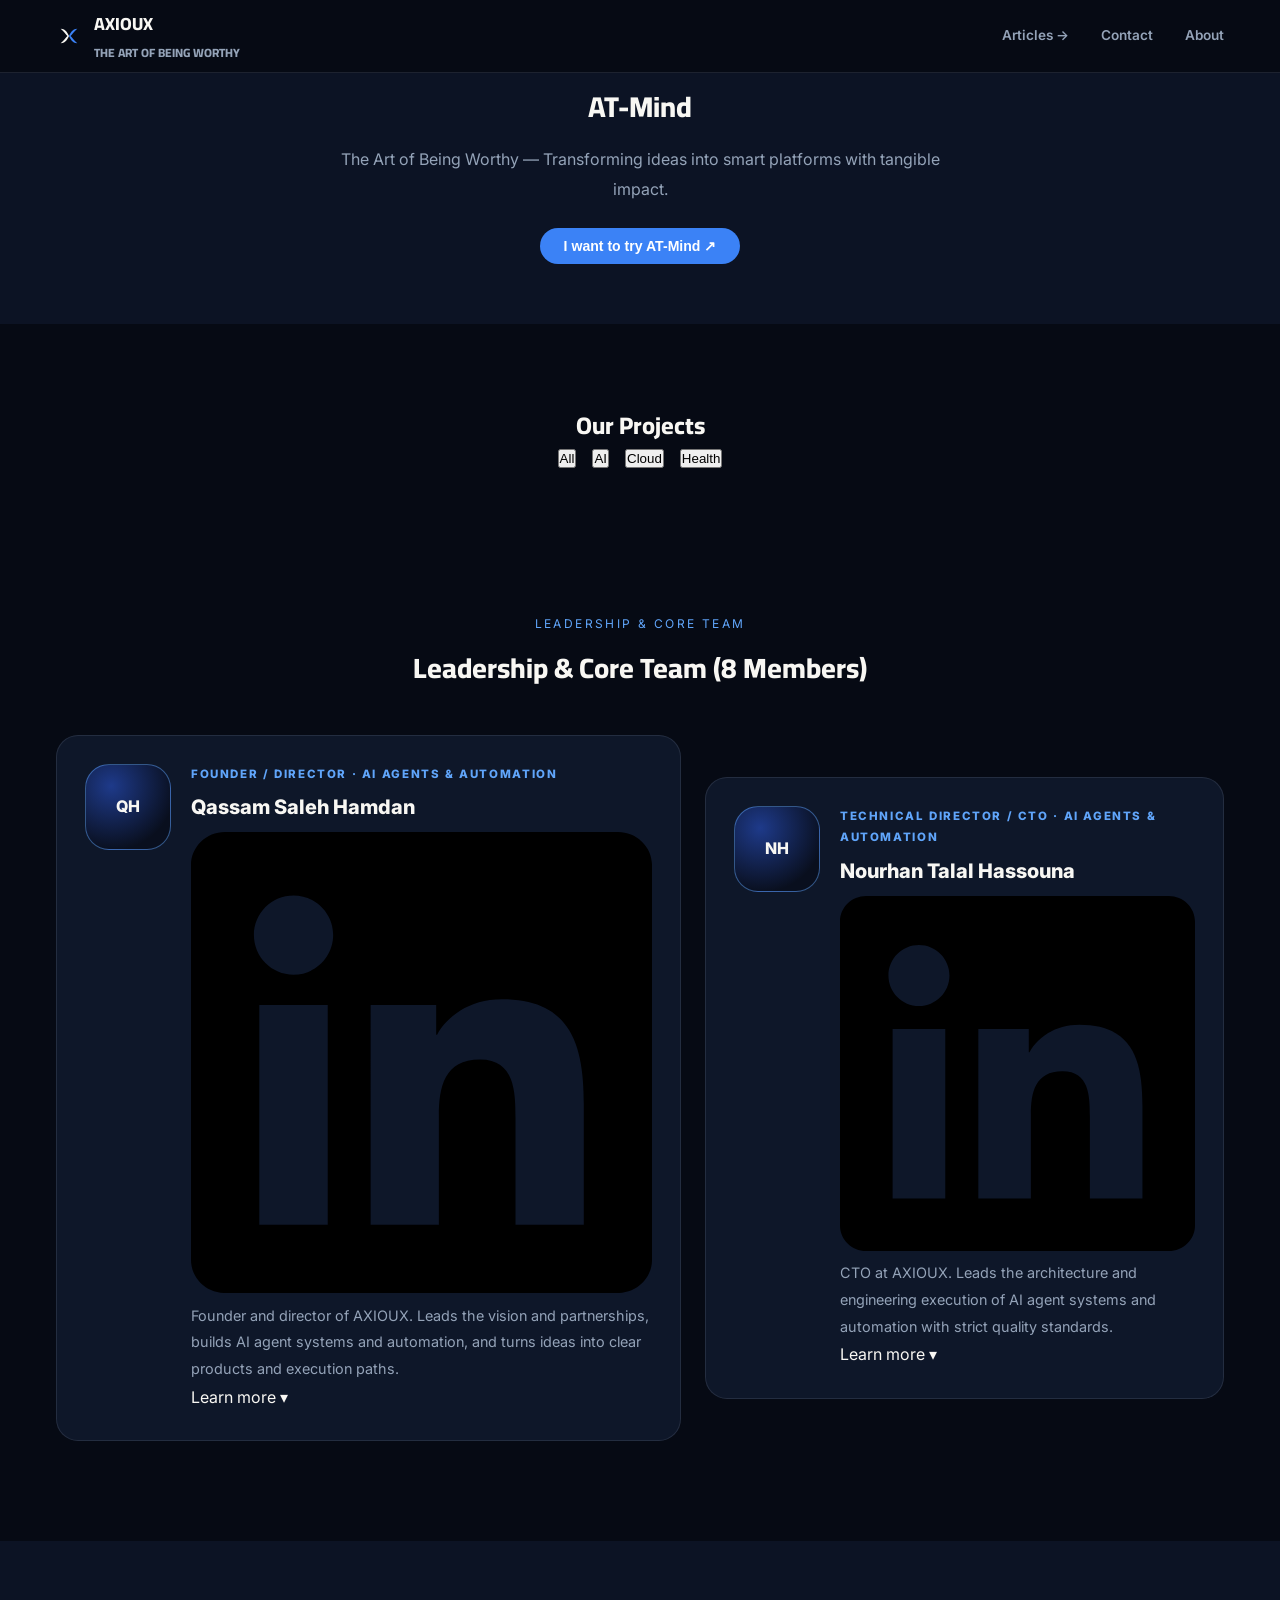
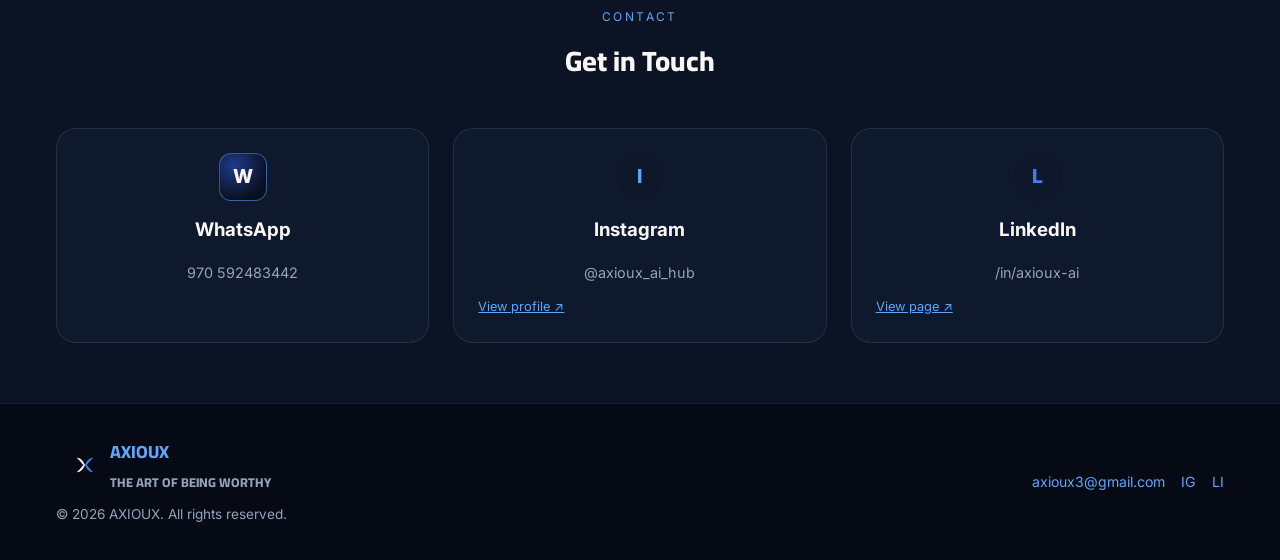
==== en/index.html @ f0521975 "Add files via upload" ====
<!DOCTYPE html>
<html lang="en" dir="ltr">
<head>
<meta charset="UTF-8">
<title>AXIOUX — The Art of Being Worthy</title>
<meta name="viewport" content="width=device-width, initial-scale=1.0">
<meta name="description" content="AXIOUX — Transforming technical ideas into smart platforms and tangible impact. A community of engineers building AI-powered platforms and publishing technical knowledge.">
<meta property="og:title" content="AXIOUX — The Art of Being Worthy">
<meta property="og:site_name" content="AXIOUX">
<meta property="og:type" content="website">
<link rel="canonical" href="https://axioux.github.io/">
<link rel="alternate" hreflang="ar" href="https://axioux.github.io/">
<link rel="preconnect" href="https://fonts.googleapis.com">
<link rel="preconnect" href="https://fonts.gstatic.com" crossorigin>
<link href="https://fonts.googleapis.com/css2?family=Cairo:wght@600;800&family=IBM+Plex+Sans+Arabic:wght@400;600&family=Inter:wght@400;600&display=swap" rel="stylesheet">
<link rel="stylesheet" href="../styles.css">
<link rel="alternate" hreflang="ar" href="https://axioux.github.io/">
</head>
<body>
<header class="site-header">
  <div class="container nav-inner">
    <a href="../index.html" class="brand-link">
      <div class="brand-emblem-mini" aria-hidden="true">
        <svg width="26" height="26" viewBox="0 0 100 100" fill="none">
          <path d="M18 22 C38 22, 46 42, 50 50 C46 58, 38 78, 18 78 C32 66, 38 56, 44 50 C38 44, 32 34, 18 22 Z" fill="#F8F7F3"/>
          <path d="M82 22 C62 22, 54 42, 50 50 C54 58, 62 78, 82 78 C68 66, 62 56, 56 50 C62 44, 68 34, 82 22 Z" fill="#3B82F6"/>
        </svg>
      </div>
      <div class="brand-text">
        <span class="brand-name">AXIOUX</span>
        <span class="brand-sub">THE ART OF BEING WORTHY</span>
      </div>
    </a>
    <nav class="nav-links">
      <a href="../index.html#articles" class="nav-link">Articles →</a>
      <a href="../index.html#contact" class="nav-link">Contact</a>
      <a href="about.html" class="nav-link">About</a>
    </nav>
  </div>
</header>

<main>
  <section class="early-access-band">
    <div class="container">
      <div style="text-align: center; max-width: 600px; margin: 0 auto;">
        <h2 style="font-family: var(--arabic-head); font-size: 1.8rem; color: var(--text-main); margin-bottom: 12px;">AT-Mind</h2>
        <p style="font-size: 1rem; color: var(--text-muted); margin-bottom: 24px;">The Art of Being Worthy — Transforming ideas into smart platforms with tangible impact.</p>
        <button style="background: var(--blue); color: white; border: none; padding: 10px 24px; border-radius: 100px; font-weight: 700; font-size: 0.88rem; cursor: pointer;" onclick="window.location.href='https://api.web3forms.com/submit?access_key=09f1c054-94d6-4346-b026-1c21bd6de47d&subject=AT-Mind Interest'">I want to try AT-Mind ↗</button>
      </div>
    </div>
  </section>

  <section id="projects" style="padding: 60px 0 40px;">
    <div class="container">
      <div style="text-align: center; max-width: 800px; margin: 0 auto;">
        <h2 style="font-family: var(--arabic-head); font-size: 1.5rem; color: var(--text-main); margin-bottom 32px;">Our Projects</h2>
        <div style="display: flex; gap: 16px; justify-content: center; flex-wrap: wrap;">
          <button class="filter-btn active" data-filter="all">All</button>
          <button class="filter-btn" data-filter="ai">AI</button>
          <button class="filter-btn" data-filter="cloud">Cloud</button>
          <button class="filter-btn" data-filter="health">Health</button>
        </div>
        <div id="projectsGrid" style="display: grid; grid-template-columns: 1fr; gap: 24px; margin-top: 40px;">
          <!-- Project cards would be rendered by JS -->
        </div>
      </div>
    </div>
  </section>

  <section id="team" style="padding: 60px 0;">
    <div class="container">
      <div class="section-header" style="text-align: center; margin-bottom: 40px;">
        <span class="eyebrow">LEADERSHIP & CORE TEAM</span>
        <h2>Leadership & Core Team (8 Members)</h2>
      </div>
      <div class="leadership-row" style="display: flex; gap: 24px; margin-bottom: 40px; align-items: center; justify-content: center;">
        <!-- Qassam leader card -->
        <div class="leader-card team-interactive-card" data-member-id="qassam" tabindex="0" role="button" aria-expanded="false">
          <div class="leader-avatar" data-avatar-box="qassam">QH</div>
          <div class="member-main-wrap" style="flex:1;">
            <span class="leader-role">FOUNDER / DIRECTOR · AI AGENTS & AUTOMATION</span>
            <h3>Qassam Saleh Hamdan</h3>
            <a class="member-linkedin" href="https://www.linkedin.com/in/qassam-hamdan-ai/" target="_blank" rel="noopener noreferrer" aria-label="LinkedIn — Qassam Saleh Hamdan">
              <svg viewBox="0 0 24 24" aria-hidden="true" focusable="false"><path d="M20.447 20.452h-3.554v-5.569c0-1.328-.027-3.037-1.852-3.037-1.853 0-2.136 1.445-2.136 2.939v5.667H9.351V9h3.414v1.561h.046c.477-.9 1.637-1.85 3.37-1.85 3.601 0 4.267 2.37 4.267 5.455v6.286zM5.337 7.433c-1.144 0-2.063-.926-2.063-2.065 0-1.138.92-2.063 2.063-2.063 1.14 0 2.064.925 2.064 2.063 0 1.139-.925 2.065-2.064 2.065zm1.782 13.019H3.555V9h3.564v11.452zM22.225 0H1.771C.792 0 0 .774 0 1.729v20.542C0 23.227.792 24 1.771 24h20.451C23.2 24 24 23.227 24 22.271V1.729C24 .774 23.2 0 22.225 0z"/></svg>
            </a>
            <p data-i18n="leader_qassam_bio">Founder and director of AXIOUX. Leads the vision and partnerships, builds AI agent systems and automation, and turns ideas into clear products and execution paths.</p>
            <span class="member-click-hint" data-i18n="member_view_btn">Learn more ▾</span>
            <div class="member-inline-drawer" data-member-drawer="qassam"></div>
          </div>
        </div>
        <!-- Nourhan leader card -->
        <div class="leader-card team-interactive-card" data-member-id="nourhan" tabindex="0" role="button" aria-expanded="false">
          <div class="leader-avatar" data-avatar-box="nourhan">NH</div>
          <div class="member-main-wrap" style="flex:1;">
            <span class="leader-role">TECHNICAL DIRECTOR / CTO · AI AGENTS & AUTOMATION</span>
            <h3>Nourhan Talal Hassouna</h3>
            <a class="member-linkedin" href="https://www.linkedin.com/in/nourhan-hassouna-aa11463ab" target="_blank" rel="noopener noreferrer" aria-label="LinkedIn — Nourhan Talal Hassouna">
              <svg viewBox="0 0 24 24" aria-hidden="true" focusable="false"><path d="M20.447 20.452h-3.554v-5.569c0-1.328-.027-3.037-1.852-3.037-1.853 0-2.136 1.445-2.136 2.939v5.667H9.351V9h3.414v1.561h.046c.477-.9 1.637-1.85 3.37-1.85 3.601 0 4.267 2.37 4.267 5.455v6.286zM5.337 7.433c-1.144 0-2.063-.926-2.063-2.065 0-1.138.92-2.063 2.063-2.063 1.14 0 2.064.925 2.064 2.063 0 1.139-.925 2.065-2.064 2.065zm1.782 13.019H3.555V9h3.564v11.452zM22.225 0H1.771C.792 0 0 .774 0 1.729v20.542C0 23.227.792 24 1.771 24h20.451C23.2 24 24 23.227 24 22.271V1.729C24 .774 23.2 0 22.225 0z"/></svg>
            </a>
            <p data-i18n="leader_nourhan_bio">CTO at AXIOUX. Leads the architecture and engineering execution of AI agent systems and automation with strict quality standards.</p>
            <span class="member-click-hint" data-i18n="member_view_btn">Learn more ▾</span>
            <div class="member-inline-drawer" data-member-drawer="nourhan"></div>
          </div>
        </div>
      </div>
      <div class="core-team-grid" id="coreTeamGrid" style="display: grid; grid-template-columns: repeat(4, 1fr); gap: 18px;">
        <!-- Team members would be rendered by JS -->
      </div>
    </div>
  </section>

  <section id="contact" style="padding: 60px 0; background: var(--bg-surface);">
    <div class="container">
      <div class="section-header" style="text-align: center; margin-bottom: 40px;">
        <span class="eyebrow">CONTACT</span>
        <h2>Get in Touch</h2>
      </div>
      <div class="contact-grid" style="display: grid; grid-template-columns: repeat(auto-fit, minmax(200px, 1fr)); gap: 24px; margin-top: 40px;">
        <div style="background: var(--bg-card); padding: 24px; border-radius: 20px; backdrop-filter: blur(14px); border: 1px solid var(--border-subtle);">
          <div style="width: 48px; height: 48px; background: radial-gradient(circle at 30% 25%, #1E3A8A 0%, #090F1E 75%); border: 1.5px solid rgba(96, 165, 250, 0.48); border-radius: 12px; display: flex; align-items: center; justify-content: center; margin: 0 auto 12px; color: #F8F7F3; font-weight: 800; font-size: 1.2rem;">W</div>
          <h3 style="text-align: center; color: var(--text-main); margin-bottom: 12px;">WhatsApp</h3>
          <p style="text-align: center; color: var(--text-muted); font-size: 0.9rem;">970 592483442</p>
        </div>
        <div style="background: var(--bg-card); padding: 24px; border-radius: 20px; backdrop-filter: blur(14px); border: 1px solid var(--border-subtle);">
          <div style="width: 48px; height: 48px; background: #0F172A; border-radius: 50%; display: flex; align-items: center; justify-content: center; margin: 0 auto 12px; color: #60A5FA; font-weight: 800; font-size: 1.2rem;">I</div>
          <h3 style="text-align: center; color: var(--text-main); margin-bottom: 12px;">Instagram</h3>
          <p style="text-align: center; color: var(--text-muted); font-size: 0.9rem;">@axioux_ai_hub</p>
          <a href="https://www.instagram.com/axioux_ai_hub?hvrq=MTJtaXQwcmM0NjlhYg==" target="_blank" style="display: block; margin-top: 8px; color: var(--blue-light); font-size: 0.8rem; text-decoration: underline;">View profile ↗</a>
        </div>
        <div style="background: var(--bg-card); padding: 24px; border-radius: 20px; backdrop-filter: blur(14px); border: 1px solid var(--border-subtle);">
          <div style="width: 48px; height: 48px; background: #0F172A; border-radius: 50%; display: flex; align-items: center; justify-content: center; margin: 0 auto 12px; color: #3B82F6; font-weight: 800; font-size: 1.2rem;">L</div>
          <h3 style="text-align: center; color: var(--text-main); margin-bottom: 12px;">LinkedIn</h3>
          <p style="text-align: center; color: var(--text-muted); font-size: 0.9rem;">/in/axioux-ai</p>
          <a href="https://www.linkedin.com/in/axioux-ai" target="_blank" style="display: block; margin-top: 8px; color: var(--blue-light); font-size: 0.8rem; text-decoration: underline;">View page ↗</a>
        </div>
      </div>
    </div>
  </section>
</main>

<footer class="site-footer" style="padding: 32px 0; border-top: 1px solid var(--border-subtle);">
  <div class="container" style="display: flex; justify-content: space-between; align-items: center; flex-wrap: wrap; gap: 24px;">
    <div style="text-align: center;">
      <a href="../index.html" class="brand-link">
        <div class="brand-emblem-mini" aria-hidden="true">
          <svg width="26" height="26" viewBox="0 0 100 100" fill="none">
            <path d="M18 22 C38 22, 46 42, 50 50 C46 58, 38 78, 18 78 C32 66, 38 56, 44 50 C38 44, 32 34, 18 22 Z" fill="#F8F7F3"/>
            <path d="M82 22 C62 22, 54 42, 50 50 C54 58, 62 78, 82 78 C68 66, 62 56, 56 50 C62 44, 68 34, 82 22 Z" fill="#3B82F6"/>
          </svg>
        </div>
        <div class="brand-text">
          <span class="brand-name">AXIOUX</span>
          <span class="brand-sub">THE ART OF BEING WORTHY</span>
        </div>
      </a>
      <p style="font-size: 0.85rem; color: var(--text-muted); margin-top: 8px;">© 2026 AXIOUX. All rights reserved.</p>
    </div>
    <div style="display: flex; gap: 16px; align-items: center; flex-wrap: wrap;">
      <a href="mailto:axioux3@gmail.com" style="color: var(--blue-light); font-size: 0.88rem; text-decoration: none;">axioux3@gmail.com</a>
      <a href="https://www.instagram.com/axioux_ai_hub?hvrq=MTJtaXQwcmM0NjlhYg==" target="_blank" style="color: var(--blue-light); font-size: 0.88rem; text-decoration: none;">IG</a>
      <a href="https://www.linkedin.com/in/axioux-ai" target="_blank" style="color: var(--blue-light); font-size: 0.88rem; text-decoration: none;">LI</a>
    </div>
  </div>
</footer>

<script src="../app.js"></script>
</body>
</html>
---- styles.css ----
﻿:root {
    --bg-cosmic: #060A14;
    --bg-surface: rgba(15, 23, 42, 0.72);
    --bg-surface-solid: #0F172A;
    --bg-card: rgba(17, 27, 48, 0.78);
    --bg-card-hover: rgba(23, 37, 68, 0.92);
    --border-subtle: rgba(148, 163, 184, 0.16);
    --border-glow: rgba(59, 130, 246, 0.55);
    --blue: #3B82F6;
    --blue-light: #60A5FA;
    --cyan: #38BDF8;
    --teal: #2DD4BF;
    --ivory: #F8F7F3;
    --text-main: #F8F7F3;
    --text-muted: #94A3B8;
    --serif: 'Cormorant Garamond', Georgia, serif;
    --arabic-head: 'Cairo', sans-serif;
    --arabic-body: 'IBM Plex Sans Arabic', sans-serif;
    --latin: 'Inter', sans-serif;
    --radius: 20px;
  }

  body.ivory-mode {
    --bg-cosmic: #F8F7F3;
    --bg-surface: rgba(255, 255, 255, 0.85);
    --bg-surface-solid: #FFFFFF;
    --bg-card: rgba(255, 255, 255, 0.92);
    --bg-card-hover: #FFFFFF;
    --border-subtle: rgba(15, 23, 42, 0.12);
    --border-glow: rgba(37, 99, 235, 0.55);
    --text-main: #0F172A;
    --text-muted: #475569;
  }

  * {
    margin: 0;
    padding: 0;
    box-sizing: border-box;
  }

  html {
    scroll-behavior: smooth;
    max-width: 100vw;
    overflow-x: hidden;
  }

  body {
    background-color: var(--bg-cosmic);
    color: var(--text-main);
    font-family: var(--arabic-body);
    line-height: 1.85;
    max-width: 100vw;
    overflow-x: hidden;
    position: relative;
    transition: background-color 0.35s ease, color 0.35s ease;
  }

  html[lang="en"] body {
    font-family: var(--latin);
  }

  :focus-visible {
    outline: 2px solid var(--blue-light);
    outline-offset: 3px;
  }

  .skip-link {
    position: fixed;
    top: -100px;
    inset-inline-start: 16px;
    z-index: 10000;
    background: var(--blue);
    color: #FFFFFF;
    padding: 10px 18px;
    border-radius: 10px;
    font-family: var(--arabic-head);
    font-weight: 800;
    text-decoration: none;
    transition: top 0.2s ease;
  }

  a {
    color: var(--blue-light);
    text-decoration: none;
    transition: color 0.2s;
  }
  a:hover { color: var(--text-main); }

  .container {
    width: 100%;
    max-width: 1200px;
    padding: 0 16px;
    margin: 0 auto;
  }

  /* ---------- Header ---------- */
  .site-header {
    position: fixed;
    top: 0;
    width: 100%;
    background: var(--bg-cosmic);
    z-index: 100;
    border-bottom: 1px solid var(--border-subtle);
  }

  .nav-inner {
    display: flex;
    justify-content: space-between;
    align-items: center;
    height: 72px;
  }

  .brand-link {
    display: inline-flex;
    align-items: center;
    gap: 12px;
    font-family: var(--arabic-head);
    font-weight: 800;
    font-size: 1.25rem;
    color: var(--text-main);
  }
  .brand-link:hover { color: var(--blue-light); }

  .brand-emblem-mini {
    width: 26px; height: 26px;
    flex-shrink: 0;
  }

  .brand-text {
    display: flex;
    flex-direction: column;
    align-items: flex-start;
  }

  .brand-name {
    font-family: var(--arabic-head);
    font-weight: 800;
    font-size: 1.1rem;
  }

  .brand-sub {
    font-size: 0.75rem;
    color: var(--text-muted);
    margin-top: 2px;
  }

  .nav-links {
    display: flex;
    gap: 32px;
    font-size: 0.85rem;
  }
  .nav-links a {
    color: var(--text-muted);
    font-weight: 600;
    position: relative;
  }
  .nav-links a:hover { color: var(--blue-light); }
  .nav-links a::after {
    content: '';
    position: absolute;
    bottom: -4px;
    left: 0;
    width: 0;
    height: 2px;
    background: var(--blue-light);
    transition: width 0.3s;
  }
  .nav-links a:hover::after { width: 100%; }

  /* ---------- Main Sections ---------- */
  section {
    padding: 80px 0;
  }

  .section-header {
    text-align: center;
    margin-bottom: 40px;
  }

  .eyebrow {
    font-size: 0.75rem;
    letter-spacing: 0.2em;
    text-transform: uppercase;
    color: var(--blue-light);
    margin-bottom: 8px;
    display: inline-block;
  }

  h2 {
    font-family: var(--arabic-head);
    font-size: 1.75rem;
    font-weight: 800;
    color: var(--text-main);
  }

  /* ---------- Early Access Band ---------- */
  .early-access-band {
    padding: 60px 0;
    background: var(--bg-surface);
    margin: 20px 0;
  }

  .ea-band {
    max-width: 700px;
    margin: 0 auto;
    text-align: center;
  }

  .ea-band h2 {
    font-family: var(--arabic-head);
    font-size: 2rem;
    margin-bottom: 8px;
  }

  .ea-band p {
    color: var(--text-muted);
    font-size: 1rem;
    margin-bottom: 24px;
  }

  .ea-band .btn {
    background: var(--blue);
    color: white;
    border: none;
    padding: 10px 24px;
    border-radius: 100px;
    font-weight: 700;
    font-size: 0.88rem;
    cursor: pointer;
  }

  /* ---------- Projects ---------- */
  .projects-curved-stage {
    position: relative;
    width: 100%;
    padding: 40px 0 60px;
    min-height: 980px;
    overflow: visible;
  }

  .curved-path-svg {
    position: absolute;
    inset: 0;
    width: 100%;
    height: 100%;
    z-index: 1;
    pointer-events: none;
    overflow: visible;
  }

  .curve-ribbon-bg {
    fill: none;
    stroke: rgba(59, 130, 246, 0.14);
    stroke-width: 22;
    stroke-linecap: round;
    filter: blur(8px);
  }

  .curve-core-solid {
    fill: none;
    stroke: url(#curveGrad);
    stroke-width: 4;
    stroke-linecap: round;
  }

  .curve-glow-line {
    fill: none;
    stroke: #FFFFFF;
    stroke-width: 2;
    stroke-dasharray: 14 22;
    opacity: 0.7;
    animation: dashFlow 12s linear infinite;
  }

  @keyframes dashFlow {
    to { stroke-dashoffset: -360; }
  }

  .curve-branch-line {
    fill: none;
    stroke: rgba(96, 165, 250, 0.85);
    stroke-width: 2.8;
    stroke-linecap: round;
  }

  .curve-node-ring {
    fill: #060A14;
    stroke-width: 3.5;
    filter: drop-shadow(0 0 12px currentColor);
  }

  .curve-node-pulse {
    fill: none;
    stroke-width: 2;
    transform-box: fill-box;
    transform-origin: center;
    animation: nodeRingPulse 2.4s ease-out infinite;
  }

  @keyframes nodeRingPulse {
    0% { transform: scale(0.8); opacity: 0.95; }
    100% { transform: scale(2.4); opacity: 0; }
  }

  .curve-waypoint-badge {
    position: absolute;
    top: -15px;
    inset-inline-end: 28px;
    padding: 4px 14px;
    border-radius: 100px;
    font-family: var(--latin);
    font-size: 0.72rem;
    font-weight: 800;
    letter-spacing: 0.14em;
    background: #0F172A;
    color: #93C5FD;
    border: 1px solid rgba(96, 165, 250, 0.45);
    box-shadow: 0 6px 18px rgba(0, 0, 0, 0.35);
  }

  /* ---------- Core Team Grid ---------- */
  .core-team-grid {
    display: grid;
    grid-template-columns: repeat(4, 1fr);
    gap: 18px;
  }

  .member-card {
    background: var(--bg-card);
    backdrop-filter: blur(14px);
    border: 1px solid var(--border-subtle);
    border-radius: 20px;
    padding: 24px 18px;
    text-align: center;
    cursor: pointer;
    transition: all 0.35s cubic-bezier(0.22, 1, 0.36, 1);
  }

  .member-card:hover {
    border-color: var(--blue-light);
    transform: translateY(-4px);
    box-shadow: 0 16px 34px rgba(59, 130, 246, 0.35);
  }

  .member-card strong {
    display: block;
    font-family: var(--arabic-head);
    font-size: 1.08rem;
    color: var(--text-main);
    margin-top: 8px;
  }

  .member-card span {
    font-size: 0.88rem;
    color: var(--text-muted);
    margin-top: 4px;
  }

  .member-avatar-circle {
    width: 86px; height: 86px;
    background: radial-gradient(circle at 30% 25%, #1E3A8A 0%, #090F1E 75%);
    border: 1.5px solid rgba(96, 165, 250, 0.48);
    border-radius: 24px;
    display: flex;
    align-items: center;
    justify-content: center;
    margin: 0 auto 12px;
    color: #F8F7F3;
    font-weight: 800;
    font-size: 1.2rem;
  }

  .member-inline-drawer {
    display: none;
    position: absolute;
    top: calc(100% + 10px);
    left: 0;
    right: 0;
    max-height: 320px;
    overflow-y: auto;
    padding: 16px;
    background: #0d1730;
    border: 1px solid var(--blue-light);
    border-radius: 16px;
    box-shadow: 0 20px 40px rgba(0, 0, 0, 0.5);
    text-align: start;
    cursor: default;
  }

  .member-card.expanded .member-inline-drawer {
    display: block;
  }

  .leader-card {
    position: relative;
    background: var(--bg-card);
    backdrop-filter: blur(14px);
    border: 1px solid var(--border-subtle);
    border-radius: 22px;
    padding: 28px;
    display: flex;
    align-items: flex-start;
    gap: 20px;
    cursor: pointer;
    transition: all 0.3s ease;
  }

  .leader-card:hover {
    transform: translateY(-4px);
    border-color: var(--blue-light);
    box-shadow: 0 16px 34px rgba(59, 130, 246, 0.35);
  }

  .leader-avatar,
  .member-avatar-circle {
    width: 86px; height: 86px;
    background: radial-gradient(circle at 30% 25%, #1E3A8A 0%, #090F1E 75%);
    border: 1.5px solid rgba(96, 165, 250, 0.48);
    border-radius: 24px;
    display: flex;
    align-items: center;
    justify-content: center;
    flex-shrink: 0;
    overflow: hidden;
    font-family: var(--latin);
    font-weight: 800;
    color: #F8F7F3;
    transition: transform 0.35s cubic-bezier(0.22, 1, 0.36, 1), border-color 0.3s ease, box-shadow 0.3s ease;
  }

  .leader-card:hover .leader-avatar {
    transform: translateY(-4px) scale(1.06) rotate(-2deg);
    border-color: #93C5FD;
    box-shadow: 0 16px 34px rgba(59, 130, 246, 0.35), inset 0 0 22px rgba(96, 165, 250, 0.35);
  }

  .leader-role {
    font-family: var(--latin);
    font-size: 0.72rem;
    font-weight: 800;
    letter-spacing: 0.14em;
    color: var(--blue-light);
    display: block;
    margin-bottom: 4px;
  }

  .leader-card h3 {
    font-family: var(--latin);
    font-size: 1.25rem;
    font-weight: 800;
    color: var(--text-main);
    margin-bottom: 6px;
  }

  .leader-card p {
    font-size: 0.9rem;
    color: var(--text-muted);
  }

  .leader-linkedin {
    margin-inline-start: 8px;
    margin-top: 6px;
  }

  /* ---------- Project Cards ---------- */
  .project-card {
    position: relative;
    background: var(--bg-card);
    backdrop-filter: blur(14px);
    border: 1px solid var(--border-subtle);
    border-radius: 28px;
    padding: 32px 34px;
    display: flex;
    flex-direction: column;
    gap: 16px;
    cursor: pointer;
    opacity: 0;
    transform: translateY(36px) scale(0.96);
    box-shadow: 0 20px 50px rgba(0, 0, 0, 0.45);
    transition:
      transform 0.55s cubic-bezier(0.16, 1, 0.3, 1),
      opacity 0.55s ease,
      border-color 0.3s ease,
      box-shadow 0.3s ease,
      background-color 0.3s ease;
  }

  .project-card.in-view {
    opacity: 1;
    transform: translateY(0) scale(1);
  }

  .project-card::after {
    content: "";
    position: absolute;
    top: 50%;
    width: 16px;
    height: 16px;
    border-radius: 50%;
    background: var(--blue-light);
    border: 3px solid #060A14;
    box-shadow: 0 0 16px var(--blue-light);
    transform: translateY(-50%);
  }

  @media (min-width: 641px) {
    .project-card[data-curve-pos="1"] {
      width: 47%;
      align-self: flex-start;
      margin-inline-start: 1%;
      transform: rotate(-1.2deg);
    }
    .project-card[data-curve-pos="1"] .proj-connect-dot {
      inset-inline-end: -9px;
      background: #60A5FA;
    }

    .project-card[data-curve-pos="2"] {
      width: 47%;
      align-self: flex-end;
      margin-inline-end: 1%;
      transform: rotate(1.2deg);
    }
    .project-card[data-curve-pos="2"] .proj-connect-dot {
      inset-inline-start: -9px;
      background: #38BDF8;
    }

    .project-card[data-curve-pos="3"] {
      width: 48%;
      align-self: flex-start;
      margin-inline-start: 4%;
      transform: rotate(-0.9deg);
    }
    .project-card[data-curve-pos="3"] .proj-connect-dot {
      inset-inline-end: -9px;
      background: #2DD4BF;
    }

    .project-card.expanded {
      width: 86% !important;
      align-self: center !important;
      margin-inline: auto !important;
      transform: rotate(0deg) scale(1.01) !important;
      z-index: 10;
    }
  }

  @media (max-width: 640px) {
    .curved-path-svg,
    .proj-connect-dot {
      display: none !important;
    }
    .projects-curved-stage {
      min-height: auto;
      padding: 10px 0 20px;
    }
    .projects-curved-track {
      gap: 22px;
    }
    .project-card {
      width: 100% !important;
      max-width: 100% !important;
      margin: 0 !important;
      align-self: stretch !important;
      transform: none !important;
      opacity: 1 !important;
    }
  }

  .team-chip-btn {
    display: inline-flex;
    align-items: center;
    gap: 6px;
    padding: 6px 14px;
    border-radius: 100px;
    border: 1px solid rgba(96, 165, 250, 0.35);
    background: rgba(59, 130, 246, 0.1);
    color: var(--text-main);
    font-family: var(--arabic-head);
    font-size: 0.82rem;
    font-weight: 700;
    cursor: pointer;
  }

  .team-chip-btn:hover {
    background: var(--blue);
    color: #FFFFFF;
  }

  .tech-stack-tags {
    display: flex;
    flex-wrap: wrap;
    gap: 8px;
    list-style: none;
    margin-top: 6px;
  }

  .tech-stack-tags li {
    font-family: var(--latin);
    font-size: 0.74rem;
    font-weight: 700;
    padding: 4px 11px;
    border-radius: 8px;
    background: rgba(255, 255, 255, 0.06);
    border: 1px solid var(--border-subtle);
    color: var(--text-main);
  }

  /* ---------- Contact Section ---------- */
  .contact-grid {
    display: grid;
    grid-template-columns: repeat(auto-fit, minmax(200px, 1fr));
    gap: 24px;
    margin-top: 40px;
  }

  .contact-card {
    background: var(--bg-card);
    padding: 24px;
    border-radius: 20px;
    backdrop-filter: blur(14px);
    border: 1px solid var(--border-subtle);
    display: flex;
    flex-direction: column;
    align-items: center;
    gap: 12px;
  }

  .contact-card .icon-wrapper {
    width: 48px; height: 48px;
    background: radial-gradient(circle at 30% 25%, #1E3A8A 0%, #090F1E 75%);
    border: 1.5px solid rgba(96, 165, 250, 0.48);
    border-radius: 50%;
    display: flex;
    align-items: center;
    justify-content: center;
    margin-bottom: 8px;
    font-weight: 800;
    font-size: 1.2rem;
  }

  .contact-card .icon-wrapper.telegram { background: #2CA5E0; color: white; }
  .contact-card .icon-wrapper.instagram { 
    background: radial-gradient(ellipse at 30% 20%, #f09433 0%, #e6683c 25%, #dc2743 50%, #cc2366 75%, #bc1875 100%); 
    color: white; 
  }
  .contact-card .icon-wrapper.linkedin { background: #0A66C2; color: white; }

  .contact-card h3 { text-align: center; color: var(--text-main); font-size: 1rem; margin: 4px 0 0; }
  .contact-card p { text-align: center; color: var(--text-muted); font-size: 0.88rem; }
  .contact-card a { margin-top: 4px; color: var(--blue-light); font-size: 0.82rem; text-align: center; display: block; }

  /* ---------- Footer ---------- */
  .site-footer {
    padding: 32px 0;
    border-top: 1px solid var(--border-subtle);
  }

  .site-footer .container {
    display: flex;
    justify-content: space-between;
    align-items: center;
    flex-wrap: wrap;
    gap: 24px;
  }

  .site-footer .brand-link {
    display: inline-flex;
    align-items: center;
    gap: 12px;
  }

  .site-footer .brand-emblem-mini {
    width: 26px; height: 26px;
    flex-shrink: 0;
  }

  .site-footer .brand-text .brand-name { font-weight: 800; }
  .site-footer .brand-text .brand-sub { font-size: 0.8rem; color: var(--text-muted); }
  .site-footer p { font-size: 0.85rem; color: var(--text-muted); margin: 8px 0 0; }

  .site-footer .social-links {
    display: flex;
    gap: 16px;
    align-items: center;
    flex-wrap: wrap;
    justify-content: center;
  }

  .site-footer a {
    color: var(--blue-light);
    font-size: 0.88rem;
    text-decoration: none;
    transition: color 0.2s;
  }
  .site-footer a:hover { color: var(--text-main); }

  /* ---------- Ivory Mode Adjustments ---------- */
  body.ivory-mode .member-inline-drawer {
    background: #FFFFFF;
    border-color: rgba(37, 99, 235, 0.35);
    box-shadow: 0 20px 40px rgba(15, 23, 42, 0.18);
  }

  body.ivory-mode .member-inline-drawer [style*="color:var(--blue-light)"] {
    color: #1D4ED8 !important;
  }

  body.ivory-mode .member-inline-drawer p {
    color: #334155;
  }

  body.ivory-mode .member-inline-drawer .tech-stack-tags li {
    background: rgba(37, 99, 235, 0.08);
    border-color: rgba(37, 99, 235, 0.22);
    color: #1E3A8A;
  }

  body.ivory-mode .member-inline-drawer .team-chip-btn {
    background: rgba(37, 99, 235, 0.08);
    border-color: rgba(37, 99, 235, 0.3);
    color: #1E3A8A;
  }

  body.ivory-mode .member-inline-drawer .team-chip-btn:hover {
    background: #2563EB;
    color: #FFFFFF;
  }

  body.ivory-mode .member-click-hint {
    color: #1D4ED8;
    background: rgba(37, 99, 235, 0.1);
  }

  body.ivory-mode .leader-role {
    color: #1D4ED8;
  }

  /* ---------- Responsive ---------- */
  @media (max-width: 1024px) {
    .member-card {
      flex-basis: calc((100% - 18px) / 2);
      max-width: calc((100% - 18px) / 2);
    }
  }

  @media (max-width: 600px) {
    .member-card {
      flex-basis: 100%;
      max-width: 100%;
    }
    .brand-sub { display: none; }
    .lang-btn, .mode-btn { padding: 6px 10px; font-size: 0.75rem; }
  }
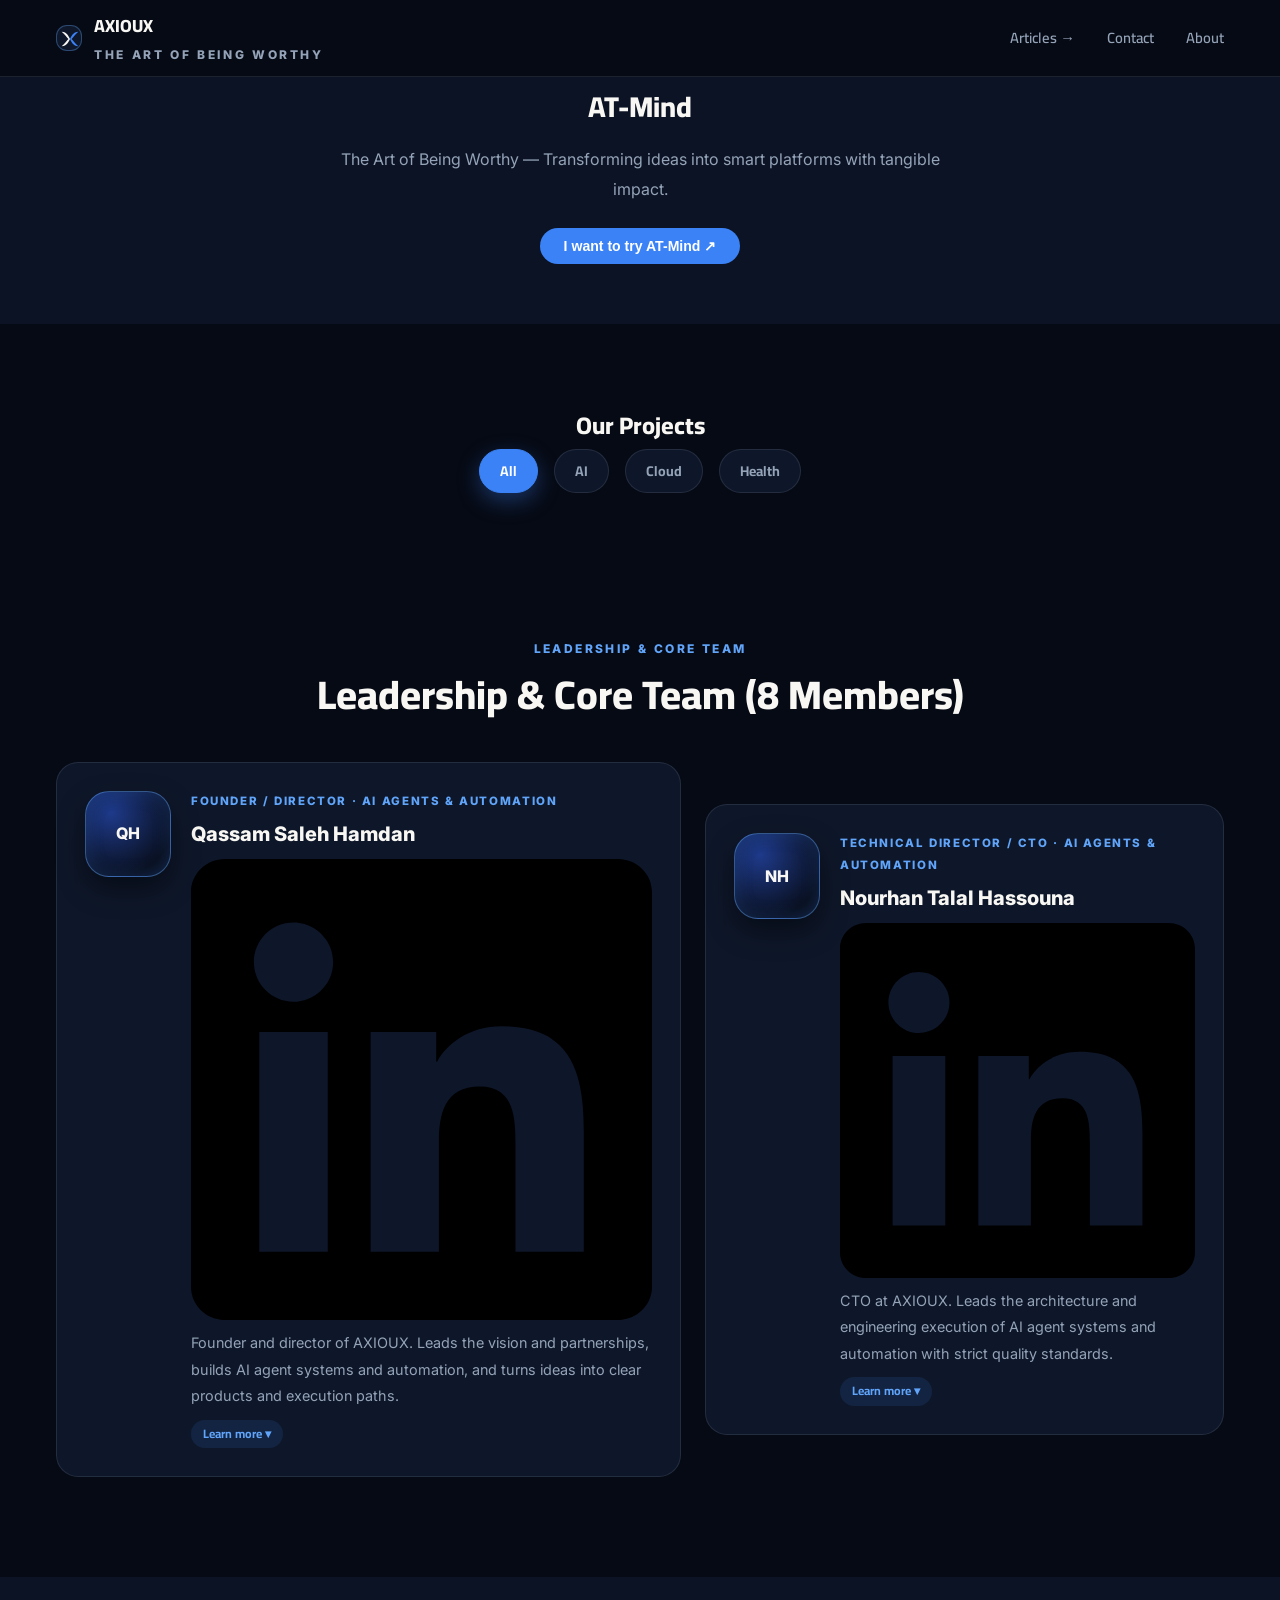
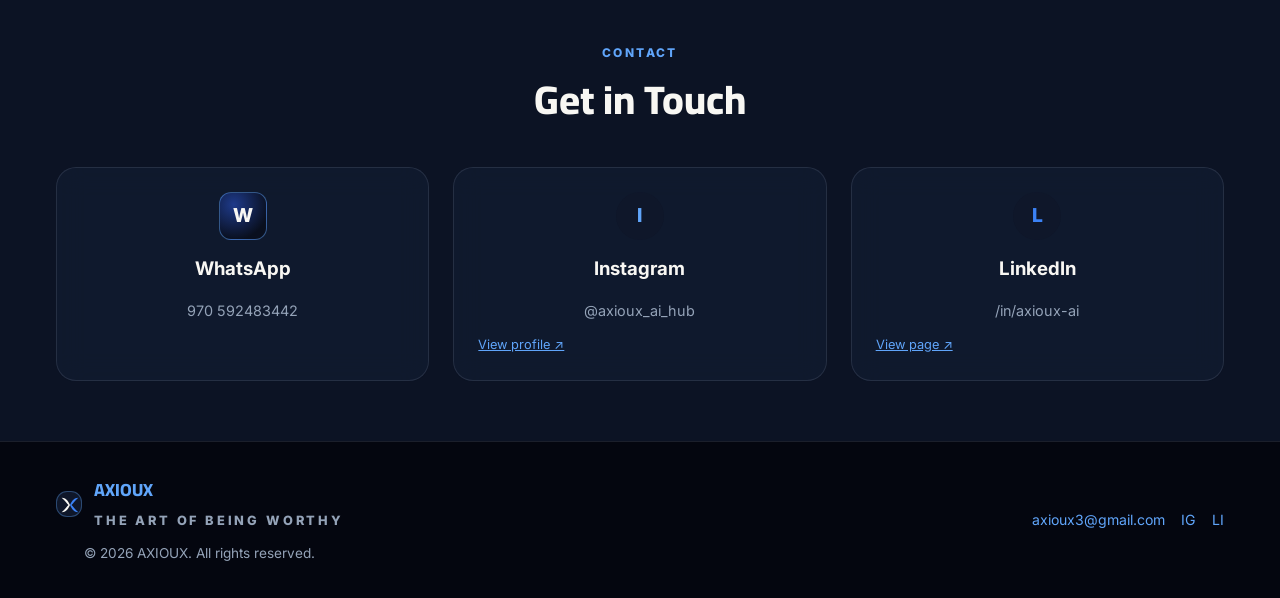
==== commit 92e224b3: "Add files via upload" ====
--- a/en/index.html
+++ b/en/index.html
@@ -13,7 +13,7 @@
 <link rel="preconnect" href="https://fonts.googleapis.com">
 <link rel="preconnect" href="https://fonts.gstatic.com" crossorigin>
 <link href="https://fonts.googleapis.com/css2?family=Cairo:wght@600;800&family=IBM+Plex+Sans+Arabic:wght@400;600&family=Inter:wght@400;600&display=swap" rel="stylesheet">
-<link rel="stylesheet" href="../styles.css">
+<link rel="stylesheet" href="../styles.css?v=2">
 <link rel="alternate" hreflang="ar" href="https://axioux.github.io/">
 </head>
 <body>
@@ -163,6 +163,6 @@
   </div>
 </footer>
 
-<script src="../app.js"></script>
+<script src="../app.js?v=2"></script>
 </body>
 </html>
--- a/styles.css
+++ b/styles.css
@@ -1,4 +1,5 @@
-﻿:root {
+/* AXIOUX Complete Production Stylesheet (Restored Base + Extensions) */
+:root {
     --bg-cosmic: #060A14;
     --bg-surface: rgba(15, 23, 42, 0.72);
     --bg-surface-solid: #0F172A;
@@ -79,6 +80,1769 @@
     transition: top 0.2s ease;
   }
 
+  .skip-link:focus {
+    top: 14px;
+  }
+
+  /* ---------------- INTERACTIVE PARTICLE / STARFIELD BACKGROUND CANVAS ---------------- */
+  #starParticlesCanvas {
+    position: fixed;
+    inset: 0;
+    width: 100vw;
+    height: 100vh;
+    z-index: 0;
+    pointer-events: none;
+    display: block;
+  }
+
+  header, main, footer {
+    position: relative;
+    z-index: 2;
+  }
+
+  .container {
+    width: min(100% - 48px, 1160px);
+    margin: 0 auto;
+  }
+
+  section {
+    padding: 110px 0;
+    position: relative;
+  }
+
+  .section-header {
+    text-align: center;
+    max-width: 680px;
+    margin: 0 auto 64px;
+  }
+
+  .eyebrow {
+    font-family: var(--latin);
+    font-size: 0.76rem;
+    font-weight: 800;
+    letter-spacing: 0.24em;
+    text-transform: uppercase;
+    color: var(--blue-light);
+    display: inline-block;
+    margin-bottom: 12px;
+  }
+
+  .section-header h2 {
+    font-family: var(--arabic-head);
+    font-size: clamp(1.75rem, 3.2vw, 2.5rem);
+    font-weight: 800;
+    color: var(--text-main);
+    line-height: 1.35;
+    margin-bottom: 14px;
+  }
+
+  .section-header p {
+    font-size: 1.02rem;
+    color: var(--text-muted);
+    line-height: 1.8;
+  }
+
+  /* ---------------- BUTTERFLY -> X -> SPLIT CURTAIN INTRO SPLASH ---------------- */
+  .intro-splash {
+    position: fixed;
+    inset: 0;
+    z-index: 9000;
+    display: flex;
+    align-items: center;
+    justify-content: center;
+    overflow: hidden;
+    pointer-events: auto;
+  }
+
+  .splash-gate-left,
+  .splash-gate-right {
+    position: absolute;
+    top: 0;
+    bottom: 0;
+    width: 51%;
+    background:
+      radial-gradient(circle at 50% 45%, rgba(59, 130, 246, 0.22), transparent 55%),
+      linear-gradient(180deg, #04070F 0%, #0F172A 100%);
+    z-index: 1;
+    transition: transform 0.95s cubic-bezier(0.77, 0, 0.175, 1), opacity 0.95s ease;
+  }
+
+  .splash-gate-left { left: 0; border-right: 1px solid rgba(96, 165, 250, 0.18); }
+  .splash-gate-right { right: 0; border-left: 1px solid rgba(96, 165, 250, 0.18); }
+
+  .intro-splash.opening .splash-gate-left { transform: translateX(-104%) skewX(-4deg); opacity: 0; }
+  .intro-splash.opening .splash-gate-right { transform: translateX(104%) skewX(4deg); opacity: 0; }
+  .intro-splash.hidden { visibility: hidden; pointer-events: none; }
+
+  .splash-stage {
+    position: relative;
+    z-index: 3;
+    display: flex;
+    flex-direction: column;
+    align-items: center;
+    text-align: center;
+    padding: 24px;
+    transition: transform 0.85s ease, opacity 0.7s ease;
+  }
+
+  .intro-splash.opening .splash-stage {
+    transform: scale(1.18);
+    opacity: 0;
+  }
+
+  .butterfly-x-wrap {
+    position: relative;
+    width: 190px;
+    height: 190px;
+    display: grid;
+    place-items: center;
+  }
+
+  .splash-morph-svg {
+    width: 180px;
+    height: 180px;
+    overflow: visible;
+  }
+
+  .bf-group {
+    transform-origin: 100px 105px;
+    animation: bfFadeToX 1.3s ease-in-out forwards;
+  }
+
+  .bf-wing-l {
+    transform-origin: 100px 105px;
+    animation: flapLeft 0.34s ease-in-out 3 alternate;
+  }
+
+  .bf-wing-r {
+    transform-origin: 100px 105px;
+    animation: flapRight 0.34s ease-in-out 3 alternate;
+  }
+
+  .x-emblem-group {
+    transform-origin: 100px 105px;
+    opacity: 0;
+    animation: xRevealLock 1.4s cubic-bezier(0.22, 1, 0.36, 1) 0.95s forwards;
+  }
+
+  @keyframes flapLeft {
+    0% { transform: rotateY(0deg) scaleX(1); }
+    100% { transform: rotateY(55deg) scaleX(0.58) translateY(-4px); }
+  }
+
+  @keyframes flapRight {
+    0% { transform: rotateY(0deg) scaleX(1); }
+    100% { transform: rotateY(-55deg) scaleX(0.58) translateY(-4px); }
+  }
+
+  @keyframes bfFadeToX {
+    0%, 72% { opacity: 1; transform: scale(1); }
+    100% { opacity: 0; transform: scale(0.72); }
+  }
+
+  @keyframes xRevealLock {
+    0% { opacity: 0; transform: scale(0.65); }
+    100% { opacity: 1; transform: scale(1); }
+  }
+
+  .splash-wordmark {
+    font-family: var(--serif);
+    font-size: 2.8rem;
+    font-weight: 700;
+    letter-spacing: 0.26em;
+    color: #F8F7F3;
+    margin-top: 8px;
+  }
+
+  .splash-tagline-en {
+    font-family: var(--latin);
+    font-size: 0.74rem;
+    letter-spacing: 0.34em;
+    color: #93C5FD;
+    margin-top: 4px;
+  }
+
+  .splash-tagline-ar {
+    font-family: var(--arabic-head);
+    font-size: 0.95rem;
+    color: #CBD5E1;
+    margin-top: 8px;
+  }
+
+  .splash-skip-btn {
+    margin-top: 20px;
+    padding: 9px 22px;
+    min-height: 44px;
+    border-radius: 100px;
+    border: 1px solid rgba(147, 197, 253, 0.35);
+    background: rgba(15, 23, 42, 0.75);
+    color: #E2E8F0;
+    font-family: var(--arabic-head);
+    font-size: 0.84rem;
+    font-weight: 700;
+    cursor: pointer;
+    transition: all 0.2s ease;
+  }
+
+  .splash-skip-btn:hover {
+    background: var(--blue);
+    color: #FFFFFF;
+  }
+
+  /* ---------------- HEADER / NAVBAR ---------------- */
+  .site-header {
+    position: sticky;
+    top: 0;
+    z-index: 100;
+    background: rgba(6, 10, 20, 0.78);
+    backdrop-filter: blur(16px);
+    border-bottom: 1px solid var(--border-subtle);
+  }
+
+  body.ivory-mode .site-header {
+    background: rgba(248, 247, 243, 0.88);
+  }
+
+  .nav-inner {
+    display: flex;
+    align-items: center;
+    justify-content: space-between;
+    min-height: 76px;
+    gap: 16px;
+  }
+
+  .brand-link {
+    display: inline-flex;
+    align-items: center;
+    gap: 12px;
+    text-decoration: none;
+    color: var(--text-main);
+  }
+
+  .brand-emblem-mini {
+    width: 38px;
+    height: 38px;
+    border-radius: 11px;
+    background: #0F172A;
+    border: 1px solid rgba(96, 165, 250, 0.35);
+    display: grid;
+    place-items: center;
+  }
+
+  .brand-text-wrap {
+    display: flex;
+    flex-direction: column;
+    line-height: 1.1;
+  }
+
+  .brand-wordmark {
+    font-family: var(--serif);
+    font-size: 1.3rem;
+    font-weight: 700;
+    letter-spacing: 0.18em;
+    color: var(--text-main);
+  }
+
+  .brand-sub {
+    font-family: var(--latin);
+    font-size: 0.58rem;
+    letter-spacing: 0.22em;
+    color: var(--blue-light);
+    margin-top: 2px;
+  }
+
+  .nav-links {
+    display: flex;
+    align-items: center;
+    gap: 24px;
+  }
+
+  .nav-link {
+    color: var(--text-muted);
+    text-decoration: none;
+    font-family: var(--arabic-head);
+    font-size: 0.92rem;
+    font-weight: 700;
+    transition: color 0.2s ease;
+  }
+
+  .nav-link:hover {
+    color: var(--blue-light);
+  }
+
+  .nav-actions {
+    display: flex;
+    align-items: center;
+    gap: 10px;
+  }
+
+  .lang-btn,
+  .mode-btn,
+  .nav-toggle {
+    min-height: 44px;
+    padding: 8px 16px;
+    border-radius: 100px;
+    border: 1px solid var(--border-subtle);
+    background: rgba(255, 255, 255, 0.04);
+    color: var(--text-main);
+    font-family: var(--arabic-head);
+    font-size: 0.84rem;
+    font-weight: 700;
+    cursor: pointer;
+    display: inline-flex;
+    align-items: center;
+    justify-content: center;
+    transition: all 0.2s ease;
+  }
+
+  .lang-btn:hover,
+  .mode-btn:hover {
+    border-color: var(--blue-light);
+    background: rgba(59, 130, 246, 0.14);
+  }
+
+  .nav-toggle {
+    display: none;
+    min-width: 44px;
+    padding: 0;
+    font-size: 1.2rem;
+  }
+
+  /* ---------------- SPACIOUS INTERACTIVE HERO SECTION ---------------- */
+  .hero {
+    min-height: calc(100vh - 76px);
+    display: flex;
+    align-items: center;
+    justify-content: center;
+    text-align: center;
+    padding: 96px 0 84px;
+  }
+
+  .hero-content {
+    max-width: 860px;
+    margin: 0 auto;
+    display: flex;
+    flex-direction: column;
+    align-items: center;
+    gap: 22px;
+  }
+
+  .hero-pill {
+    font-family: var(--latin);
+    font-size: 0.74rem;
+    font-weight: 800;
+    letter-spacing: 0.24em;
+    padding: 7px 18px;
+    border-radius: 100px;
+    background: rgba(59, 130, 246, 0.12);
+    border: 1px solid rgba(96, 165, 250, 0.35);
+    color: var(--blue-light);
+  }
+
+  .hero-logo-svg {
+    width: min(100%, 540px);
+    height: auto;
+    filter: drop-shadow(0 12px 34px rgba(59, 130, 246, 0.22));
+  }
+
+  .hero-slogan-en {
+    font-family: var(--latin);
+    font-size: 0.82rem;
+    font-weight: 700;
+    letter-spacing: 0.38em;
+    color: var(--blue-light);
+    margin-top: -10px;
+  }
+
+  .hero-title-ar {
+    font-family: var(--arabic-head);
+    font-size: clamp(2rem, 4.2vw, 3.2rem);
+    font-weight: 800;
+    line-height: 1.35;
+    color: var(--text-main);
+    max-width: 760px;
+  }
+
+  .hero-title-ar span {
+    background: linear-gradient(90deg, #60A5FA, #38BDF8);
+    -webkit-background-clip: text;
+    -webkit-text-fill-color: transparent;
+  }
+
+  .hero-lead {
+    font-size: 1.08rem;
+    color: var(--text-muted);
+    max-width: 640px;
+    line-height: 1.85;
+  }
+
+  .hero-cta-row {
+    display: flex;
+    flex-wrap: wrap;
+    justify-content: center;
+    gap: 14px;
+    margin-top: 8px;
+  }
+
+  .btn {
+    min-height: 46px;
+    padding: 12px 26px;
+    border-radius: 100px;
+    font-family: var(--arabic-head);
+    font-size: 0.94rem;
+    font-weight: 800;
+    text-decoration: none;
+    cursor: pointer;
+    border: 1px solid transparent;
+    display: inline-flex;
+    align-items: center;
+    justify-content: center;
+    gap: 8px;
+    transition: transform 0.22s ease, box-shadow 0.22s ease, background 0.22s ease;
+  }
+
+  .btn-primary {
+    background: linear-gradient(135deg, #3B82F6 0%, #2563EB 100%);
+    color: #FFFFFF;
+    box-shadow: 0 12px 28px rgba(37, 99, 235, 0.35);
+  }
+
+  .btn-primary:hover {
+    transform: translateY(-3px);
+    box-shadow: 0 16px 34px rgba(59, 130, 246, 0.5);
+  }
+
+  .btn-outline {
+    background: rgba(255, 255, 255, 0.04);
+    color: var(--text-main);
+    border-color: var(--border-subtle);
+  }
+
+  .btn-outline:hover {
+    border-color: var(--blue-light);
+    background: rgba(59, 130, 246, 0.12);
+    transform: translateY(-3px);
+  }
+
+  .wings-mini-interactive {
+    margin-top: 18px;
+    padding: 20px 28px;
+    border-radius: 22px;
+    background: var(--bg-card);
+    border: 1px solid var(--border-subtle);
+    backdrop-filter: blur(14px);
+    display: flex;
+    flex-direction: column;
+    align-items: center;
+    gap: 14px;
+    max-width: 520px;
+    width: 100%;
+  }
+
+  .wings-stage {
+    position: relative;
+    height: 126px;
+    width: 100%;
+    display: flex;
+    align-items: center;
+    justify-content: center;
+    gap: 24px;
+    direction: rtl;
+  }
+
+  .wing-circle {
+    width: 92px;
+    height: 92px;
+    border-radius: 50%;
+    display: flex;
+    flex-direction: column;
+    align-items: center;
+    justify-content: center;
+    font-family: var(--arabic-head);
+    font-weight: 800;
+    font-size: 0.9rem;
+    cursor: pointer;
+    user-select: none;
+    transition: transform 0.65s cubic-bezier(0.22, 1, 0.36, 1), opacity 0.45s ease;
+  }
+
+  .wing-discipline {
+    background: #0F172A;
+    border: 2px solid #475569;
+    color: #F8F7F3;
+    box-shadow: 0 8px 22px rgba(0, 0, 0, 0.45);
+  }
+
+  .wing-creativity {
+    background: #3B82F6;
+    border: 2px solid #93C5FD;
+    color: #FFFFFF;
+    box-shadow: 0 8px 22px rgba(59, 130, 246, 0.45);
+  }
+
+  .wings-stage.merged .wing-circle span,
+  .wings-stage.merged .wing-circle small {
+    opacity: 0;
+    transform: scale(0.3);
+  }
+
+  .wings-stage.merged .wing-discipline {
+    transform: translateX(-58px) scale(0.18);
+    opacity: 0;
+    pointer-events: none;
+  }
+
+  .wings-stage.merged .wing-creativity {
+    transform: translateX(58px) scale(0.18);
+    opacity: 0;
+    pointer-events: none;
+  }
+
+  .spark-center {
+    position: absolute;
+    inset: 0;
+    display: grid;
+    place-items: center;
+    pointer-events: none;
+    opacity: 0;
+    transform: scale(0.35) rotate(-25deg);
+    transition: opacity 0.55s ease, transform 0.7s cubic-bezier(0.22, 1, 0.36, 1);
+  }
+
+  .wings-stage.merged .spark-center {
+    opacity: 1;
+    transform: scale(1.25) rotate(0deg);
+    filter: drop-shadow(0 0 24px rgba(96, 165, 250, 0.95)) drop-shadow(0 0 48px rgba(59, 130, 246, 0.65));
+  }
+
+  .wings-mini-interactive.merged-state #equationStatusText {
+    color: #FFFFFF !important;
+    font-size: 1.12rem !important;
+    text-shadow: 0 0 18px rgba(96, 165, 250, 0.95);
+  }
+
+  .credibility-stats-strip {
+    display: grid;
+    grid-template-columns: repeat(3, 1fr);
+    gap: 20px;
+    width: 100%;
+    max-width: 720px;
+    margin-top: 16px;
+    padding: 20px 26px;
+    border-radius: var(--radius);
+    background: var(--bg-card);
+    border: 1px solid var(--border-subtle);
+    backdrop-filter: blur(12px);
+  }
+
+  .stat-item { text-align: center; }
+  .stat-num {
+    display: block;
+    font-family: var(--latin);
+    font-size: 1.75rem;
+    font-weight: 800;
+    color: var(--blue-light);
+    line-height: 1.2;
+  }
+  .stat-lbl {
+    font-size: 0.84rem;
+    color: var(--text-muted);
+    font-weight: 600;
+  }
+
+  /* ---------------- DRAMATIC WINDING S-CURVE ORBITAL PATH FOR PROJECTS ---------------- */
+  .board-toolbar {
+    display: flex;
+    justify-content: space-between;
+    align-items: center;
+    gap: 16px;
+    margin-bottom: 48px;
+    flex-wrap: wrap;
+  }
+
+  .filter-bar {
+    display: flex;
+    gap: 10px;
+    flex-wrap: wrap;
+  }
+
+  .filter-btn {
+    min-height: 44px;
+    padding: 8px 20px;
+    border-radius: 100px;
+    border: 1px solid var(--border-subtle);
+    background: var(--bg-card);
+    color: var(--text-muted);
+    font-family: var(--arabic-head);
+    font-size: 0.88rem;
+    font-weight: 700;
+    cursor: pointer;
+    transition: all 0.22s ease;
+  }
+
+  .filter-btn.active,
+  .filter-btn:hover {
+    background: var(--blue);
+    color: #FFFFFF;
+    border-color: var(--blue);
+    box-shadow: 0 8px 22px rgba(59, 130, 246, 0.35);
+  }
+
+  .projects-curved-stage {
+    position: relative;
+    width: 100%;
+    padding: 40px 0 60px;
+    min-height: 980px;
+  }
+
+  .curved-path-svg {
+    position: absolute;
+    inset: 0;
+    width: 100%;
+    height: 100%;
+    z-index: 1;
+    pointer-events: none;
+    overflow: visible;
+  }
+
+  .curve-ribbon-bg {
+    fill: none;
+    stroke: rgba(59, 130, 246, 0.14);
+    stroke-width: 22;
+    stroke-linecap: round;
+    filter: blur(8px);
+  }
+
+  .curve-core-solid {
+    fill: none;
+    stroke: url(#curveGrad);
+    stroke-width: 4;
+    stroke-linecap: round;
+    filter: drop-shadow(0 0 14px rgba(96, 165, 250, 0.85));
+  }
+
+  .curve-glow-line {
+    fill: none;
+    stroke: #FFFFFF;
+    stroke-width: 2;
+    stroke-dasharray: 14 22;
+    opacity: 0.7;
+    animation: dashFlow 12s linear infinite;
+  }
+
+  .curve-branch-line {
+    fill: none;
+    stroke: rgba(96, 165, 250, 0.55);
+    stroke-width: 2.2;
+    stroke-dasharray: 6 6;
+  }
+
+  .curve-node-ring {
+    fill: #060A14;
+    stroke-width: 3.5;
+    filter: drop-shadow(0 0 12px currentColor);
+  }
+
+  .curve-node-pulse {
+    fill: none;
+    stroke-width: 2;
+    transform-box: fill-box;
+    transform-origin: center;
+    animation: nodeRingPulse 2.4s ease-out infinite;
+  }
+
+  @keyframes nodeRingPulse {
+    0% { transform: scale(0.8); opacity: 0.95; }
+    100% { transform: scale(2.4); opacity: 0; }
+  }
+
+  @keyframes dashFlow {
+    to { stroke-dashoffset: -360; }
+  }
+
+  .projects-curved-track {
+    position: relative;
+    z-index: 2;
+    display: flex;
+    flex-direction: column;
+    gap: 96px;
+    width: 100%;
+  }
+
+  .project-card {
+    position: relative;
+    background: var(--bg-card);
+    backdrop-filter: blur(18px);
+    border: 1px solid rgba(96, 165, 250, 0.28);
+    border-radius: 28px;
+    padding: 32px 34px;
+    display: flex;
+    flex-direction: column;
+    gap: 16px;
+    cursor: pointer;
+    opacity: 0;
+    transform: translateY(36px) scale(0.96);
+    box-shadow: 0 20px 50px rgba(0, 0, 0, 0.45);
+    transition:
+      transform 0.55s cubic-bezier(0.16, 1, 0.3, 1),
+      opacity 0.55s ease,
+      border-color 0.3s ease,
+      box-shadow 0.3s ease,
+      background-color 0.3s ease;
+  }
+
+  .project-card.in-view {
+    opacity: 1;
+    transform: translateY(0) scale(1);
+  }
+
+  .project-card::after {
+    content: "";
+    position: absolute;
+    top: 50%;
+    width: 16px;
+    height: 16px;
+    border-radius: 50%;
+    background: var(--blue-light);
+    border: 3px solid #060A14;
+    box-shadow: 0 0 16px var(--blue-light);
+    transform: translateY(-50%);
+  }
+
+  @media (min-width: 641px) {
+    .project-card[data-curve-pos="1"] {
+      width: 47%;
+      align-self: flex-start;
+      margin-inline-start: 1%;
+      transform: rotate(-1.2deg);
+    }
+    .project-card[data-curve-pos="1"]::after {
+      inset-inline-end: -9px;
+      background: #60A5FA;
+    }
+
+    .project-card[data-curve-pos="2"] {
+      width: 47%;
+      align-self: flex-end;
+      margin-inline-end: 1%;
+      transform: rotate(1.2deg);
+    }
+    .project-card[data-curve-pos="2"]::after {
+      inset-inline-start: -9px;
+      background: #38BDF8;
+    }
+
+    .project-card[data-curve-pos="3"] {
+      width: 48%;
+      align-self: flex-start;
+      margin-inline-start: 4%;
+      transform: rotate(-0.9deg);
+    }
+    .project-card[data-curve-pos="3"]::after {
+      inset-inline-end: -9px;
+      background: #2DD4BF;
+    }
+
+    .project-card.expanded {
+      width: 86% !important;
+      align-self: center !important;
+      margin-inline: auto !important;
+      transform: rotate(0deg) scale(1.01) !important;
+      z-index: 10;
+    }
+  }
+
+  .curve-waypoint-badge {
+    position: absolute;
+    top: -15px;
+    inset-inline-end: 28px;
+    padding: 4px 14px;
+    border-radius: 100px;
+    font-family: var(--latin);
+    font-size: 0.72rem;
+    font-weight: 800;
+    letter-spacing: 0.14em;
+    background: #0F172A;
+    color: #93C5FD;
+    border: 1px solid rgba(96, 165, 250, 0.45);
+    box-shadow: 0 6px 18px rgba(0, 0, 0, 0.35);
+  }
+
+  .project-card[data-domain="ai"]:hover {
+    transform: translateY(-8px) scale(1.015);
+    border-color: #60A5FA;
+    box-shadow: 0 24px 52px rgba(59, 130, 246, 0.25), 0 0 28px rgba(96, 165, 250, 0.2);
+    background: var(--bg-card-hover);
+  }
+
+  .project-card[data-domain="ai"] .cat-anim-icon {
+    color: #60A5FA;
+    animation: aiPulseSpin 4s ease-in-out infinite;
+  }
+
+  @keyframes aiPulseSpin {
+    0%, 100% { transform: scale(1) rotate(0deg); filter: drop-shadow(0 0 6px rgba(96, 165, 250, 0.6)); }
+    50% { transform: scale(1.18) rotate(12deg); filter: drop-shadow(0 0 14px rgba(96, 165, 250, 0.95)); }
+  }
+
+  .project-card[data-domain="cloud"]:hover {
+    transform: translateY(-8px) scale(1.015);
+    border-color: var(--cyan);
+    box-shadow: 0 24px 52px rgba(56, 189, 248, 0.22), 0 0 28px rgba(56, 189, 248, 0.18);
+    background: var(--bg-card-hover);
+  }
+
+  .project-card[data-domain="cloud"] .cat-anim-icon {
+    color: var(--cyan);
+    animation: cloudFloatWave 3.2s ease-in-out infinite;
+  }
+
+  @keyframes cloudFloatWave {
+    0%, 100% { transform: translateY(0); }
+    50% { transform: translateY(-6px); filter: drop-shadow(0 6px 12px rgba(56, 189, 248, 0.75)); }
+  }
+
+  .project-card[data-domain="health"]:hover {
+    transform: translateY(-8px) scale(1.015);
+    border-color: var(--teal);
+    box-shadow: 0 24px 52px rgba(45, 212, 191, 0.22), 0 0 28px rgba(45, 212, 191, 0.18);
+    background: var(--bg-card-hover);
+  }
+
+  .project-card[data-domain="health"] .cat-anim-icon {
+    color: var(--teal);
+    animation: healthBeatPulse 1.8s ease-in-out infinite;
+  }
+
+  @keyframes healthBeatPulse {
+    0%, 100% { transform: scale(1); }
+    25% { transform: scale(1.22); filter: drop-shadow(0 0 12px rgba(45, 212, 191, 0.9)); }
+    45% { transform: scale(0.96); }
+    65% { transform: scale(1.14); }
+  }
+
+  .proj-meta-top {
+    display: flex;
+    justify-content: space-between;
+    align-items: center;
+    gap: 10px;
+    flex-wrap: wrap;
+  }
+
+  .proj-cat-wrap {
+    display: inline-flex;
+    align-items: center;
+    gap: 8px;
+  }
+
+  .cat-anim-icon {
+    width: 24px;
+    height: 24px;
+    display: inline-grid;
+    place-items: center;
+  }
+
+  .cat-anim-icon svg {
+    width: 22px;
+    height: 22px;
+    stroke: currentColor;
+    fill: none;
+    stroke-width: 2;
+  }
+
+  .proj-status-tag {
+    font-family: var(--arabic-head);
+    font-size: 0.74rem;
+    font-weight: 800;
+    color: #93C5FD;
+    background: rgba(59, 130, 246, 0.16);
+    padding: 4px 12px;
+    border-radius: 100px;
+  }
+
+  .proj-domain-pill {
+    font-family: var(--arabic-head);
+    font-size: 0.78rem;
+    font-weight: 700;
+    color: var(--text-main);
+    background: rgba(255, 255, 255, 0.06);
+    border: 1px solid var(--border-subtle);
+    padding: 4px 12px;
+    border-radius: 100px;
+  }
+
+  .project-card h3 {
+    font-family: var(--arabic-head);
+    font-size: 1.42rem;
+    font-weight: 800;
+    color: var(--text-main);
+    line-height: 1.4;
+    margin: 4px 0;
+  }
+
+  .proj-short-summary {
+    font-size: 0.98rem;
+    color: var(--text-muted);
+    line-height: 1.75;
+  }
+
+  .proj-specs-box {
+    display: none;
+    margin-top: 16px;
+    padding-top: 18px;
+    border-top: 1px dashed var(--border-subtle);
+    flex-direction: column;
+    gap: 14px;
+    animation: fadeUp 0.35s ease;
+  }
+
+  .project-card.expanded .proj-specs-box {
+    display: flex !important;
+  }
+
+  .proj-specs-box h4 {
+    font-family: var(--arabic-head);
+    font-size: 0.96rem;
+    font-weight: 800;
+    color: var(--blue-light);
+    margin-bottom: 6px;
+  }
+
+  .proj-feature-list {
+    list-style: none;
+    display: grid;
+    gap: 8px;
+  }
+
+  .proj-feature-list li {
+    position: relative;
+    padding-inline-start: 18px;
+    font-size: 0.88rem;
+    color: var(--text-muted);
+    line-height: 1.65;
+  }
+
+  .proj-feature-list li::before {
+    content: "✦";
+    position: absolute;
+    inset-inline-start: 0;
+    color: var(--blue-light);
+  }
+
+  .proj-feature-list li strong {
+    color: var(--text-main);
+  }
+
+  .proj-impact-box {
+    background: rgba(59, 130, 246, 0.1);
+    border-inline-start: 3px solid var(--blue-light);
+    padding: 12px 14px;
+    border-radius: 10px;
+    font-size: 0.88rem;
+    color: var(--text-main);
+  }
+
+  .tech-stack-tags {
+    display: flex;
+    flex-wrap: wrap;
+    gap: 8px;
+    list-style: none;
+    margin-top: 6px;
+  }
+
+  .tech-stack-tags li {
+    font-family: var(--latin);
+    font-size: 0.74rem;
+    font-weight: 700;
+    padding: 4px 11px;
+    border-radius: 8px;
+    background: rgba(255, 255, 255, 0.06);
+    border: 1px solid var(--border-subtle);
+    color: var(--text-main);
+  }
+
+  .proj-sim-wrap {
+    margin-top: 8px;
+    border-radius: 14px;
+    background: rgba(6, 10, 20, 0.75);
+    border: 1px solid rgba(96, 165, 250, 0.3);
+    padding: 14px 16px;
+  }
+
+  .proj-sim-header {
+    display: flex;
+    justify-content: space-between;
+    align-items: center;
+    gap: 10px;
+    flex-wrap: wrap;
+  }
+
+  .proj-sim-badge {
+    font-family: var(--latin);
+    font-size: 0.7rem;
+    font-weight: 800;
+    letter-spacing: 0.1em;
+    color: #93C5FD;
+  }
+
+  .btn-run-sim {
+    background: var(--blue);
+    color: #FFFFFF;
+    border: none;
+    border-radius: 100px;
+    padding: 7px 16px;
+    min-height: 40px;
+    font-family: var(--arabic-head);
+    font-size: 0.8rem;
+    font-weight: 800;
+    cursor: pointer;
+  }
+
+  .proj-sim-output {
+    display: none;
+    margin-top: 10px;
+    padding: 12px;
+    border-radius: 10px;
+    background: rgba(59, 130, 246, 0.1);
+    border-inline-start: 3px solid #60A5FA;
+    font-size: 0.85rem;
+    color: #E2E8F0;
+  }
+
+  .proj-sim-output.visible {
+    display: block;
+  }
+
+  .btn-read-more {
+    min-height: 44px;
+    padding: 8px 20px;
+    border-radius: 100px;
+    border: 1px solid rgba(96, 165, 250, 0.45);
+    background: rgba(59, 130, 246, 0.12);
+    color: var(--blue-light);
+    font-family: var(--arabic-head);
+    font-size: 0.88rem;
+    font-weight: 800;
+    cursor: pointer;
+    display: inline-flex;
+    align-items: center;
+    justify-content: center;
+    gap: 6px;
+    transition: all 0.22s ease;
+  }
+
+  .btn-read-more:hover {
+    background: var(--blue);
+    color: #FFFFFF;
+    border-color: var(--blue);
+  }
+
+  .current-slot-card {
+    background: var(--bg-card);
+    border: 2px dashed rgba(96, 165, 250, 0.4);
+    border-radius: 24px;
+    padding: 40px 28px;
+    text-align: center;
+    display: none;
+    flex-direction: column;
+    align-items: center;
+    gap: 12px;
+  }
+
+  .admin-only { display: none !important; }
+  body.is-admin .admin-only { display: inline-flex !important; }
+
+  .add-project-drawer {
+    display: none;
+    background: var(--bg-card);
+    border: 1px solid var(--blue);
+    border-radius: var(--radius);
+    padding: 28px;
+    margin-bottom: 32px;
+  }
+  .add-project-drawer.open { display: block; }
+  .drawer-grid {
+    display: grid;
+    grid-template-columns: repeat(2, 1fr);
+    gap: 16px;
+  }
+
+  /* ---------------- ARTICLES SECTION ---------------- */
+  .articles-grid {
+    display: grid;
+    grid-template-columns: repeat(3, 1fr);
+    gap: 26px;
+  }
+
+  .article-card {
+    background: var(--bg-card);
+    backdrop-filter: blur(14px);
+    border: 1px solid var(--border-subtle);
+    border-radius: 22px;
+    padding: 30px;
+    display: flex;
+    flex-direction: column;
+    justify-content: space-between;
+    gap: 18px;
+    cursor: pointer;
+    transition: transform 0.28s ease, border-color 0.28s ease, box-shadow 0.28s ease;
+  }
+
+  .article-card:hover {
+    transform: translateY(-6px);
+    border-color: var(--blue-light);
+    box-shadow: 0 20px 44px rgba(59, 130, 246, 0.16);
+  }
+
+  .article-card.expanded {
+    grid-column: 1 / -1;
+    border-color: var(--blue);
+  }
+
+  .article-meta {
+    display: flex;
+    justify-content: space-between;
+    align-items: center;
+    gap: 8px;
+    flex-wrap: wrap;
+    margin-bottom: 12px;
+  }
+
+  .article-cat-badge {
+    font-family: var(--arabic-head);
+    font-size: 0.75rem;
+    font-weight: 800;
+    color: #FFFFFF;
+    background: var(--blue);
+    padding: 4px 12px;
+    border-radius: 100px;
+  }
+
+  .article-read-time {
+    font-size: 0.78rem;
+    color: var(--text-muted);
+  }
+
+  .article-card h3 {
+    font-family: var(--arabic-head);
+    font-size: 1.22rem;
+    font-weight: 800;
+    color: var(--text-main);
+    line-height: 1.45;
+    margin-bottom: 10px;
+  }
+
+  .article-card p {
+    font-size: 0.92rem;
+    color: var(--text-muted);
+    line-height: 1.75;
+  }
+
+  .article-inline-body {
+    display: none;
+    margin-top: 16px;
+    padding-top: 16px;
+    border-top: 1px dashed var(--border-subtle);
+    font-size: 0.94rem;
+    line-height: 1.85;
+    color: var(--text-muted);
+  }
+
+  .article-inline-body h4 {
+    font-family: var(--arabic-head);
+    font-size: 1.05rem;
+    font-weight: 800;
+    color: var(--blue-light);
+    margin: 14px 0 6px;
+  }
+
+  .article-card.expanded .article-inline-body {
+    display: block;
+  }
+
+  .article-author-row {
+    display: flex;
+    justify-content: space-between;
+    align-items: center;
+    padding-top: 14px;
+    border-top: 1px solid var(--border-subtle);
+    gap: 10px;
+    flex-wrap: wrap;
+  }
+
+  .article-author-info {
+    font-size: 0.82rem;
+    font-weight: 700;
+    color: var(--text-main);
+  }
+
+  .article-author-info span {
+    display: block;
+    font-size: 0.75rem;
+    color: var(--text-muted);
+  }
+
+  /* ---------------- COURSES COMING SOON BANNER ---------------- */
+  .coming-soon-banner {
+    background: var(--bg-card);
+    backdrop-filter: blur(14px);
+    border: 1px solid rgba(96, 165, 250, 0.35);
+    border-radius: 24px;
+    padding: 36px;
+    display: flex;
+    align-items: center;
+    justify-content: space-between;
+    gap: 24px;
+    flex-wrap: wrap;
+  }
+
+  /* ---------------- TEAM & BESPOKE CREST AVATARS ---------------- */
+  .leadership-row {
+    display: grid;
+    grid-template-columns: repeat(2, 1fr);
+    gap: 24px;
+    margin-bottom: 28px;
+  }
+
+  .leader-card {
+    background: var(--bg-card);
+    backdrop-filter: blur(14px);
+    border: 1px solid var(--border-subtle);
+    border-radius: 22px;
+    padding: 28px;
+    display: flex;
+    align-items: flex-start;
+    gap: 20px;
+    cursor: pointer;
+    transition: all 0.3s ease;
+  }
+
+  .leader-avatar,
+  .member-avatar-circle {
+    width: 86px;
+    height: 86px;
+    border-radius: 24px;
+    background: radial-gradient(circle at 30% 25%, #1E3A8A 0%, #090F1E 75%);
+    border: 1.5px solid rgba(96, 165, 250, 0.48);
+    box-shadow: 0 12px 28px rgba(0, 0, 0, 0.45), inset 0 0 18px rgba(59, 130, 246, 0.22);
+    color: #F8F7F3;
+    display: flex;
+    align-items: center;
+    justify-content: center;
+    font-family: var(--latin);
+    font-weight: 800;
+    flex-shrink: 0;
+    overflow: hidden;
+    position: relative;
+    transition: transform 0.35s cubic-bezier(0.22, 1, 0.36, 1), border-color 0.3s ease, box-shadow 0.3s ease;
+  }
+
+  .leader-card:hover .leader-avatar,
+  .member-card:hover .member-avatar-circle {
+    transform: translateY(-4px) scale(1.06) rotate(-2deg);
+    border-color: #93C5FD;
+    box-shadow: 0 16px 34px rgba(59, 130, 246, 0.35), inset 0 0 22px rgba(96, 165, 250, 0.35);
+  }
+
+  .leader-role {
+    font-family: var(--latin);
+    font-size: 0.72rem;
+    font-weight: 800;
+    letter-spacing: 0.14em;
+    color: var(--blue-light);
+    display: block;
+    margin-bottom: 4px;
+  }
+
+  .leader-card h3 {
+    font-family: var(--latin);
+    font-size: 1.25rem;
+    font-weight: 800;
+    color: var(--text-main);
+    margin-bottom: 6px;
+  }
+
+  .leader-card p {
+    font-size: 0.9rem;
+    color: var(--text-muted);
+  }
+
+  .core-team-grid {
+    display: grid;
+    grid-template-columns: repeat(4, 1fr);
+    gap: 18px;
+  }
+
+  .member-card {
+    background: var(--bg-card);
+    backdrop-filter: blur(14px);
+    border: 1px solid var(--border-subtle);
+    border-radius: 20px;
+    padding: 24px 18px;
+    text-align: center;
+    cursor: pointer;
+    transition: all 0.35s cubic-bezier(0.22, 1, 0.36, 1);
+  }
+
+  .member-card .member-avatar-circle {
+    margin: 0 auto 12px;
+  }
+
+  .member-card strong {
+    display: block;
+    font-family: var(--arabic-head);
+    font-size: 1.08rem;
+    color: var(--text-main);
+  }
+
+  .member-card span {
+    display: block;
+    font-family: var(--latin);
+    font-size: 0.76rem;
+    color: var(--text-muted);
+    margin-top: 2px;
+  }
+
+  .member-click-hint {
+    display: inline-block;
+    margin-top: 10px;
+    font-family: var(--arabic-head);
+    font-size: 0.76rem;
+    font-weight: 700;
+    color: var(--blue-light);
+    background: rgba(59, 130, 246, 0.12);
+    padding: 3px 12px;
+    border-radius: 100px;
+  }
+
+  .leader-card:hover,
+  .member-card:hover {
+    transform: translateY(-5px);
+    border-color: var(--blue-light);
+    box-shadow: 0 18px 38px rgba(59, 130, 246, 0.16);
+  }
+
+  .member-inline-drawer {
+    display: none;
+    width: 100%;
+    margin-top: 14px;
+    padding-top: 14px;
+    border-top: 1px dashed var(--border-subtle);
+    text-align: start;
+  }
+
+  .member-card.expanded {
+    grid-column: 1 / -1;
+    display: flex;
+    flex-direction: row;
+    align-items: flex-start;
+    gap: 24px;
+    text-align: start;
+    padding: 28px;
+    border-color: var(--blue-light);
+  }
+
+  .member-card.expanded .member-avatar-circle {
+    margin: 0;
+    width: 86px;
+    height: 86px;
+  }
+
+  .member-card.expanded .member-main-wrap {
+    flex: 1;
+    min-width: 0;
+  }
+
+  .member-card.expanded .member-inline-drawer,
+  .leader-card.expanded .member-inline-drawer {
+    display: block;
+  }
+
+  .leader-card.expanded {
+    grid-column: 1 / -1;
+    border-color: var(--blue-light);
+  }
+
+  .team-chip-btn {
+    display: inline-flex;
+    align-items: center;
+    gap: 6px;
+    padding: 6px 14px;
+    border-radius: 100px;
+    border: 1px solid rgba(96, 165, 250, 0.35);
+    background: rgba(59, 130, 246, 0.1);
+    color: var(--text-main);
+    font-family: var(--arabic-head);
+    font-size: 0.82rem;
+    font-weight: 700;
+    cursor: pointer;
+  }
+
+  .team-chip-btn:hover {
+    background: var(--blue);
+    color: #FFFFFF;
+  }
+
+  .how-to-join-grid {
+    display: grid;
+    grid-template-columns: repeat(3, 1fr);
+    gap: 20px;
+    margin-top: 20px;
+  }
+
+  .join-step-card {
+    background: var(--bg-card);
+    border: 1px solid var(--border-subtle);
+    border-radius: 20px;
+    padding: 24px;
+  }
+
+  .join-step-num {
+    font-family: var(--latin);
+    font-size: 0.74rem;
+    font-weight: 800;
+    color: var(--blue-light);
+    letter-spacing: 0.14em;
+    display: block;
+    margin-bottom: 6px;
+  }
+
+  /* ---------------- CONTACT & FOOTER ---------------- */
+  .contact-grid {
+    display: grid;
+    grid-template-columns: 1.15fr 0.85fr;
+    gap: 28px;
+  }
+
+  .surface-card {
+    background: var(--bg-card);
+    backdrop-filter: blur(16px);
+    border: 1px solid var(--border-subtle);
+    border-radius: 24px;
+    padding: 34px;
+  }
+
+  .form-field {
+    margin-bottom: 16px;
+  }
+
+  .form-field label {
+    display: block;
+    font-family: var(--arabic-head);
+    font-size: 0.88rem;
+    font-weight: 700;
+    color: var(--text-main);
+    margin-bottom: 6px;
+  }
+
+  .form-field input,
+  .form-field select,
+  .form-field textarea {
+    width: 100%;
+    padding: 12px 16px;
+    min-height: 46px;
+    font-size: 16px !important;
+    border-radius: 12px;
+    border: 1px solid var(--border-subtle);
+    background: rgba(6, 10, 20, 0.55);
+    color: var(--text-main);
+    font-family: inherit;
+  }
+
+  body.ivory-mode .form-field input,
+  body.ivory-mode .form-field select,
+  body.ivory-mode .form-field textarea {
+    background: #F8F7F3;
+  }
+
+  .toast-msg {
+    display: none;
+    margin-top: 14px;
+    padding: 12px 16px;
+    border-radius: 12px;
+    background: rgba(15, 23, 42, 0.9);
+    border: 1px solid var(--blue-light);
+    color: #F8F7F3;
+    font-size: 0.88rem;
+  }
+
+  .social-links-row {
+    display: flex;
+    flex-wrap: wrap;
+    gap: 10px;
+    margin-top: 16px;
+  }
+
+  .social-icon-btn {
+    display: inline-flex;
+    align-items: center;
+    justify-content: center;
+    gap: 8px;
+    min-width: 44px;
+    min-height: 44px;
+    padding: 8px 14px;
+    border-radius: 12px;
+    border: 1px solid var(--border-subtle);
+    background: rgba(255, 255, 255, 0.04);
+    color: var(--text-main);
+    font-family: var(--latin);
+    font-size: 0.82rem;
+    font-weight: 700;
+    text-decoration: none;
+  }
+
+  .social-icon-btn svg {
+    width: 18px;
+    height: 18px;
+    fill: currentColor;
+  }
+
+  .site-footer {
+    padding: 36px 0;
+    border-top: 1px solid var(--border-subtle);
+    background: rgba(4, 7, 15, 0.85);
+    color: #94A3B8;
+  }
+
+  .footer-inner {
+    display: flex;
+    align-items: center;
+    justify-content: space-between;
+    gap: 16px;
+    flex-wrap: wrap;
+  }
+
+  .reader-modal {
+    position: fixed;
+    inset: 0;
+    z-index: 9500;
+    background: rgba(6, 10, 20, 0.85);
+    backdrop-filter: blur(10px);
+    display: none;
+    align-items: center;
+    justify-content: center;
+    padding: 20px;
+  }
+
+  .reader-modal.open { display: flex; }
+  .reader-box {
+    max-width: 780px;
+    width: 100%;
+    max-height: 86vh;
+    overflow-y: auto;
+    background: var(--bg-surface-solid);
+    color: var(--text-main);
+    border: 1px solid var(--blue);
+    border-radius: 22px;
+    padding: 32px;
+  }
+
+  .reader-close {
+    float: inline-end;
+    background: var(--blue);
+    color: #FFFFFF;
+    border: none;
+    padding: 8px 16px;
+    border-radius: 100px;
+    cursor: pointer;
+    font-family: var(--arabic-head);
+    font-weight: 700;
+  }
+
+  @keyframes fadeUp {
+    from { opacity: 0; transform: translateY(12px); }
+    to { opacity: 1; transform: translateY(0); }
+  }
+
+  @media (prefers-reduced-motion: reduce) {
+    #introSplash { display: none !important; }
+    *, *::before, *::after {
+      animation-duration: 0.01ms !important;
+      animation-iteration-count: 1 !important;
+      transition-duration: 0.01ms !important;
+    }
+  }
+
+  /* ---------------- SIMPLIFIED, OVERFLOW-SAFE VERTICAL MOBILE & TABLET LAYOUT ---------------- */
+  @media (max-width: 640px) {
+    .curved-path-svg,
+    .project-card::after {
+      display: none !important;
+    }
+    .projects-curved-stage {
+      min-height: auto;
+      padding: 10px 0 20px;
+    }
+    .projects-curved-track {
+      gap: 22px;
+    }
+    .project-card {
+      width: 100% !important;
+      max-width: 100% !important;
+      margin: 0 !important;
+      align-self: stretch !important;
+      transform: none !important;
+      opacity: 1 !important;
+    }
+  }
+
+  @media (max-width: 960px) {
+    .articles-grid,
+    .leadership-row,
+    .contact-grid,
+    .how-to-join-grid,
+    .drawer-grid,
+    .credibility-stats-strip {
+      grid-template-columns: 1fr;
+    }
+    .core-team-grid {
+      grid-template-columns: repeat(2, 1fr);
+    }
+    .nav-toggle {
+      display: inline-flex;
+    }
+    .nav-links {
+      display: none;
+      position: absolute;
+      top: 76px;
+      right: 16px;
+      left: 16px;
+      background: #0F172A;
+      border: 1px solid rgba(96, 165, 250, 0.35);
+      border-radius: 16px;
+      padding: 16px;
+      flex-direction: column;
+      align-items: stretch;
+      gap: 12px;
+    }
+    .nav-links.open {
+      display: flex;
+    }
+  }
+
+  @media (max-width: 600px) {
+    .container {
+      width: calc(100% - 28px);
+    }
+    section {
+      padding: 68px 0;
+    }
+    .section-header {
+      margin-bottom: 36px;
+    }
+    .core-team-grid {
+      grid-template-columns: 1fr;
+    }
+    .leader-card,
+    .member-card.expanded {
+      flex-direction: column;
+      align-items: center;
+      text-align: center;
+    }
+    .member-card.expanded .member-inline-drawer,
+    .leader-card.expanded .member-inline-drawer {
+      text-align: start;
+    }
+    .project-card,
+    .article-card,
+    .surface-card,
+    .coming-soon-banner {
+      padding: 22px 18px;
+    }
+    .curve-waypoint-badge {
+      position: static;
+      align-self: flex-start;
+      margin-bottom: 4px;
+    }
+  }
+
+  @media (max-width: 400px) {
+    .brand-sub { display: none; }
+    .lang-btn, .mode-btn { padding: 6px 10px; font-size: 0.75rem; }
+  }
+
+/* ===== Additional & Updated Styles (Early Access, About, Multi-page) ===== */
+:root {
+    --bg-cosmic: #060A14;
+    --bg-surface: rgba(15, 23, 42, 0.72);
+    --bg-surface-solid: #0F172A;
+    --bg-card: rgba(17, 27, 48, 0.78);
+    --bg-card-hover: rgba(23, 37, 68, 0.92);
+    --border-subtle: rgba(148, 163, 184, 0.16);
+    --border-glow: rgba(59, 130, 246, 0.55);
+    --blue: #3B82F6;
+    --blue-light: #60A5FA;
+    --cyan: #38BDF8;
+    --teal: #2DD4BF;
+    --ivory: #F8F7F3;
+    --text-main: #F8F7F3;
+    --text-muted: #94A3B8;
+    --serif: 'Cormorant Garamond', Georgia, serif;
+    --arabic-head: 'Cairo', sans-serif;
+    --arabic-body: 'IBM Plex Sans Arabic', sans-serif;
+    --latin: 'Inter', sans-serif;
+    --radius: 20px;
+  }
+
+  body.ivory-mode {
+    --bg-cosmic: #F8F7F3;
+    --bg-surface: rgba(255, 255, 255, 0.85);
+    --bg-surface-solid: #FFFFFF;
+    --bg-card: rgba(255, 255, 255, 0.92);
+    --bg-card-hover: #FFFFFF;
+    --border-subtle: rgba(15, 23, 42, 0.12);
+    --border-glow: rgba(37, 99, 235, 0.55);
+    --text-main: #0F172A;
+    --text-muted: #475569;
+  }
+
+  * {
+    margin: 0;
+    padding: 0;
+    box-sizing: border-box;
+  }
+
+  html {
+    scroll-behavior: smooth;
+    max-width: 100vw;
+    overflow-x: hidden;
+  }
+
+  body {
+    background-color: var(--bg-cosmic);
+    color: var(--text-main);
+    font-family: var(--arabic-body);
+    line-height: 1.85;
+    max-width: 100vw;
+    overflow-x: hidden;
+    position: relative;
+    transition: background-color 0.35s ease, color 0.35s ease;
+  }
+
+  html[lang="en"] body {
+    font-family: var(--latin);
+  }
+
+  :focus-visible {
+    outline: 2px solid var(--blue-light);
+    outline-offset: 3px;
+  }
+
+  .skip-link {
+    position: fixed;
+    top: -100px;
+    inset-inline-start: 16px;
+    z-index: 10000;
+    background: var(--blue);
+    color: #FFFFFF;
+    padding: 10px 18px;
+    border-radius: 10px;
+    font-family: var(--arabic-head);
+    font-weight: 800;
+    text-decoration: none;
+    transition: top 0.2s ease;
+  }
+
   a {
     color: var(--blue-light);
     text-decoration: none;
@@ -752,4 +2516,4 @@
     }
     .brand-sub { display: none; }
     .lang-btn, .mode-btn { padding: 6px 10px; font-size: 0.75rem; }
-  }
+  }
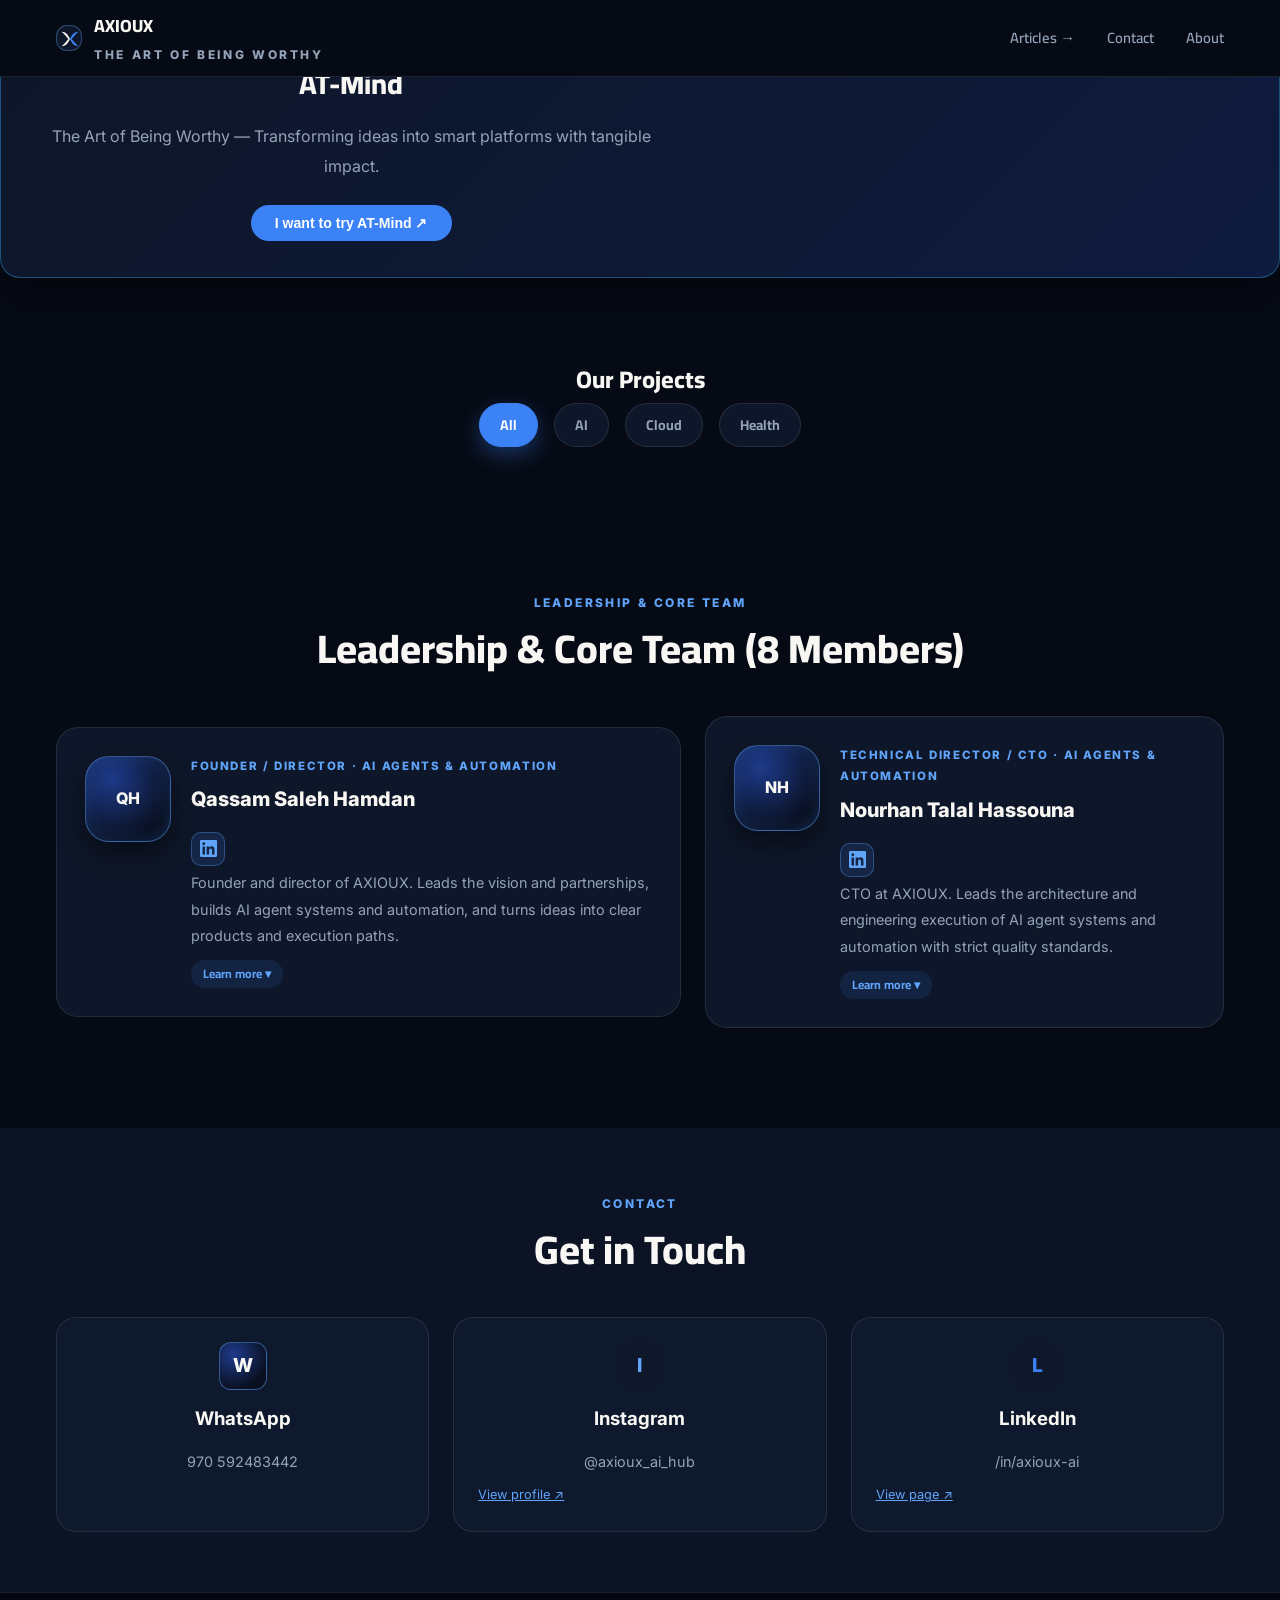
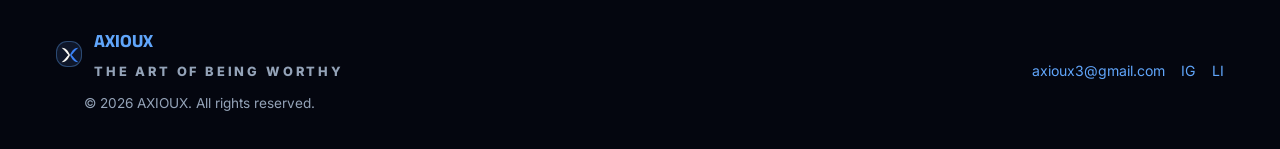
==== commit 2a8ed402: "Add files via upload" ====
--- a/en/index.html
+++ b/en/index.html
@@ -13,7 +13,7 @@
 <link rel="preconnect" href="https://fonts.googleapis.com">
 <link rel="preconnect" href="https://fonts.gstatic.com" crossorigin>
 <link href="https://fonts.googleapis.com/css2?family=Cairo:wght@600;800&family=IBM+Plex+Sans+Arabic:wght@400;600&family=Inter:wght@400;600&display=swap" rel="stylesheet">
-<link rel="stylesheet" href="../styles.css?v=2">
+<link rel="stylesheet" href="../styles.css?v=4">
 <link rel="alternate" hreflang="ar" href="https://axioux.github.io/">
 </head>
 <body>
@@ -163,6 +163,6 @@
   </div>
 </footer>
 
-<script src="../app.js?v=2"></script>
+<script src="../app.js?v=4"></script>
 </body>
 </html>
--- a/styles.css
+++ b/styles.css
@@ -2517,3 +2517,163 @@
     .brand-sub { display: none; }
     .lang-btn, .mode-btn { padding: 6px 10px; font-size: 0.75rem; }
   }
+
+
+/* =========================================================================
+   PRODUCTION VISUAL FIXES (LinkedIn Icons, Project Cards, Early Access, Icons)
+   ========================================================================= */
+
+/* 1. Accessibility & Screen-Reader Only */
+.sr-only {
+  position: absolute !important;
+  width: 1px !important;
+  height: 1px !important;
+  padding: 0 !important;
+  margin: -1px !important;
+  overflow: hidden !important;
+  clip: rect(0, 0, 0, 0) !important;
+  white-space: nowrap !important;
+  border: 0 !important;
+}
+
+/* 2. Fix Giant LinkedIn SVGs inside Leader & Member Cards */
+.leader-linkedin,
+.member-linkedin {
+  display: inline-flex !important;
+  align-items: center !important;
+  justify-content: center !important;
+  gap: 6px !important;
+  width: 34px !important;
+  height: 34px !important;
+  padding: 0 !important;
+  margin: 8px 0 4px !important;
+  border-radius: 10px !important;
+  background: rgba(59, 130, 246, 0.14) !important;
+  border: 1px solid rgba(96, 165, 250, 0.35) !important;
+  color: var(--blue-light) !important;
+  text-decoration: none !important;
+  transition: transform 0.2s ease, background 0.2s ease, color 0.2s ease !important;
+}
+.leader-linkedin:hover,
+.member-linkedin:hover {
+  background: var(--blue) !important;
+  color: #FFFFFF !important;
+  transform: translateY(-2px) !important;
+}
+.leader-linkedin svg,
+.member-linkedin svg {
+  width: 17px !important;
+  height: 17px !important;
+  max-width: 17px !important;
+  max-height: 17px !important;
+  display: block !important;
+  fill: currentColor !important;
+}
+body.ivory-mode .leader-linkedin,
+body.ivory-mode .member-linkedin {
+  background: rgba(37, 99, 235, 0.08) !important;
+  color: #1D4ED8 !important;
+  border-color: rgba(37, 99, 235, 0.28) !important;
+}
+
+/* 3. Ensure Curved Project Cards Are Always Visible (never stuck at opacity: 0) */
+.project-card {
+  opacity: 1 !important;
+  transform: translateY(0) !important;
+}
+
+/* 4. Polished AT-Mind Early Access Band & Email Input */
+.early-access-section {
+  padding: 28px 0 44px !important;
+  position: relative;
+  z-index: 2;
+}
+.early-access-band {
+  background: linear-gradient(135deg, rgba(15, 23, 42, 0.94), rgba(30, 58, 138, 0.36)) !important;
+  border: 1px solid rgba(56, 189, 248, 0.35) !important;
+  border-radius: var(--radius) !important;
+  padding: 36px 34px !important;
+  display: grid !important;
+  grid-template-columns: 1.15fr 1fr !important;
+  gap: 28px !important;
+  align-items: center !important;
+  text-align: start !important;
+  box-shadow: 0 20px 50px rgba(0, 0, 0, 0.35) !important;
+}
+body.ivory-mode .early-access-band {
+  background: linear-gradient(135deg, #FFFFFF, #EFF6FF) !important;
+  border-color: rgba(37, 99, 235, 0.25) !important;
+  box-shadow: 0 16px 40px rgba(15, 23, 42, 0.08) !important;
+}
+.ea-copy h2 {
+  font-family: var(--arabic-head) !important;
+  font-size: clamp(1.45rem, 2.4vw, 1.95rem) !important;
+  font-weight: 800 !important;
+  margin: 8px 0 10px !important;
+  color: var(--text-main) !important;
+}
+.ea-copy p {
+  color: var(--text-muted) !important;
+  font-size: 0.96rem !important;
+  line-height: 1.75 !important;
+  margin: 0 !important;
+}
+.ea-form {
+  display: flex !important;
+  flex-direction: column !important;
+  gap: 10px !important;
+}
+.ea-row {
+  display: flex !important;
+  gap: 10px !important;
+  flex-wrap: wrap !important;
+  align-items: stretch !important;
+}
+.ea-row input[type="email"] {
+  flex: 1 1 220px !important;
+  padding: 13px 16px !important;
+  border-radius: 999px !important;
+  border: 1px solid rgba(148, 163, 184, 0.28) !important;
+  background: rgba(6, 10, 20, 0.8) !important;
+  color: #F8F7F3 !important;
+  font-family: var(--latin) !important;
+  font-size: 0.95rem !important;
+  min-height: 48px !important;
+}
+body.ivory-mode .ea-row input[type="email"] {
+  background: #FFFFFF !important;
+  color: #0F172A !important;
+  border-color: rgba(15, 23, 42, 0.22) !important;
+}
+.ea-row input[type="email"]:focus {
+  outline: none !important;
+  border-color: var(--cyan) !important;
+  box-shadow: 0 0 0 3px rgba(56, 189, 248, 0.25) !important;
+}
+.ea-privacy {
+  font-size: 0.82rem !important;
+  color: var(--text-muted) !important;
+  margin: 2px 0 0 !important;
+}
+.ea-msg {
+  font-size: 0.9rem !important;
+  font-weight: 600 !important;
+  min-height: 1.2em;
+  color: var(--cyan) !important;
+}
+@media (max-width: 820px) {
+  .early-access-band {
+    grid-template-columns: 1fr !important;
+    padding: 26px 20px !important;
+  }
+}
+
+/* 5. Fix Direct Channel & Footer SVG Icon Sizing */
+.channel-btn svg,
+.social-link svg {
+  width: 18px !important;
+  height: 18px !important;
+  flex-shrink: 0 !important;
+}
+
+.channel-btn svg[fill="none"], .social-link svg[fill="none"] { fill: none !important; stroke: currentColor !important; }
